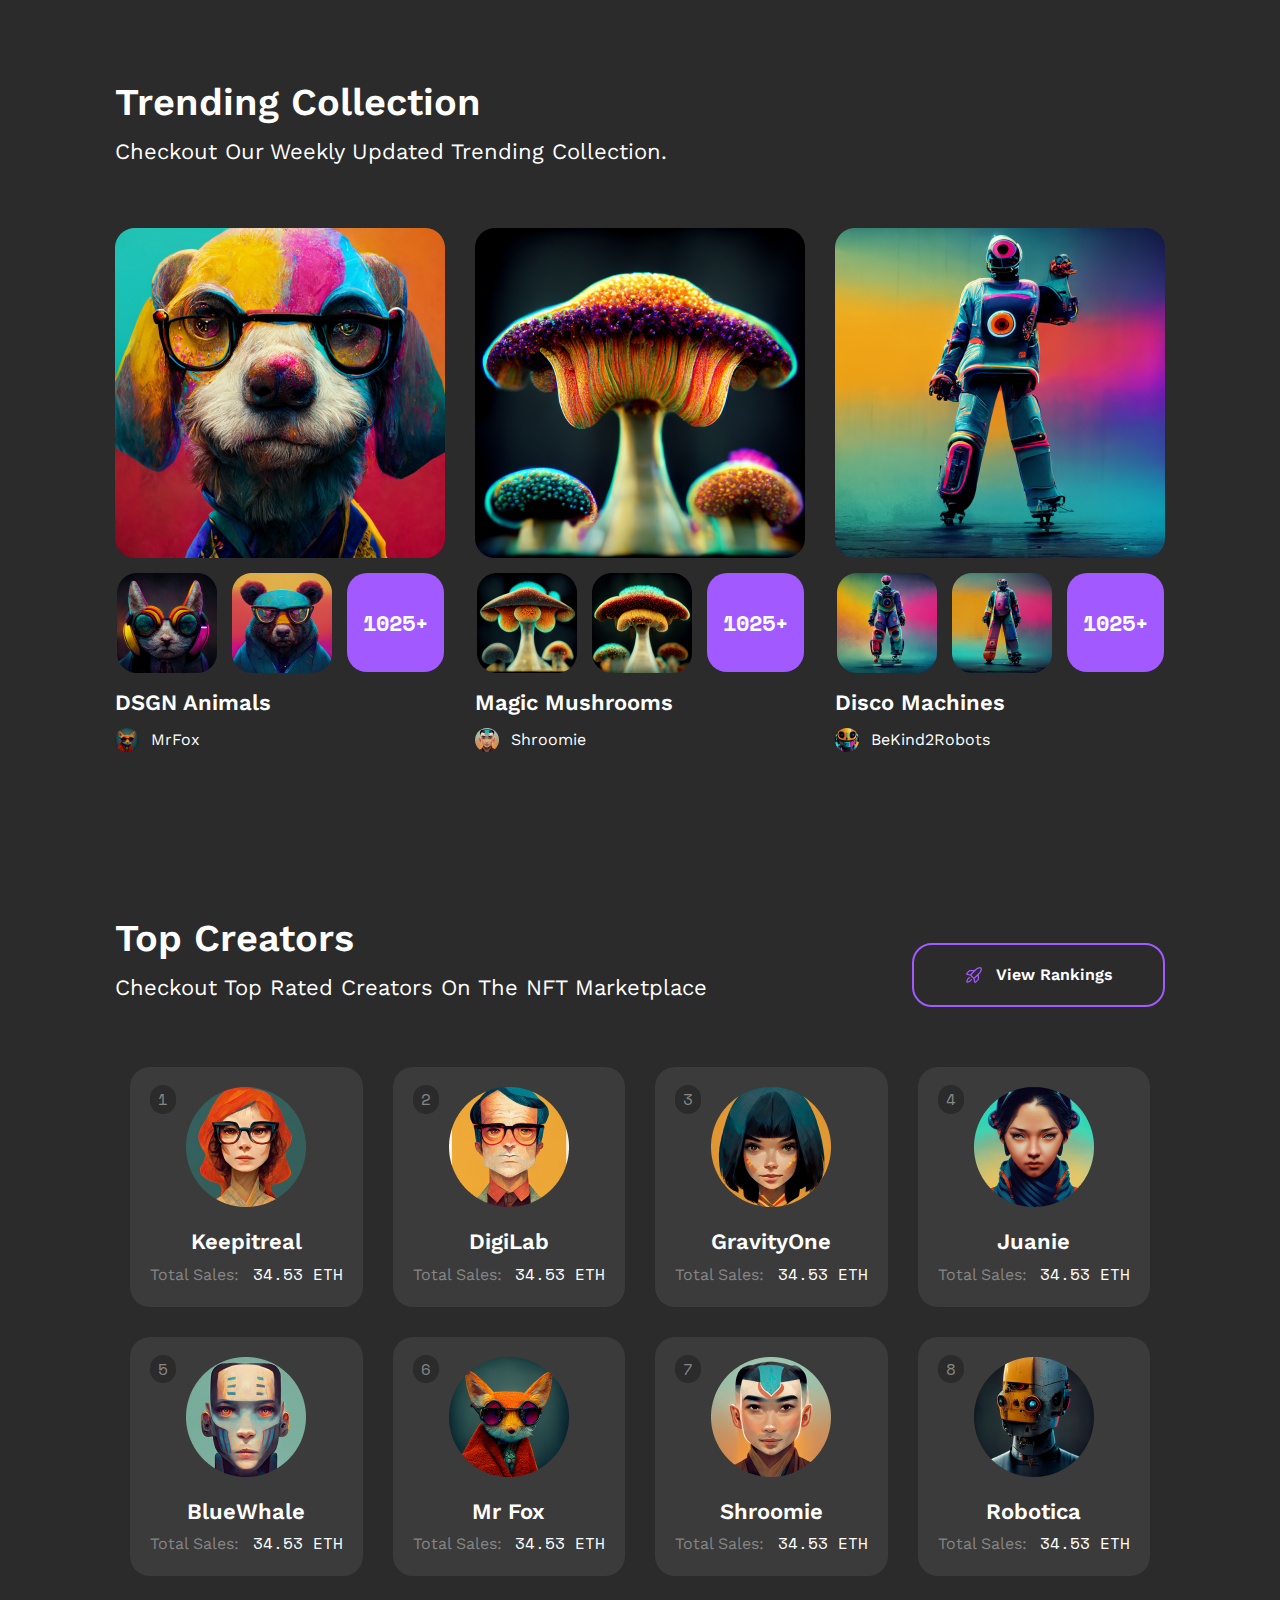
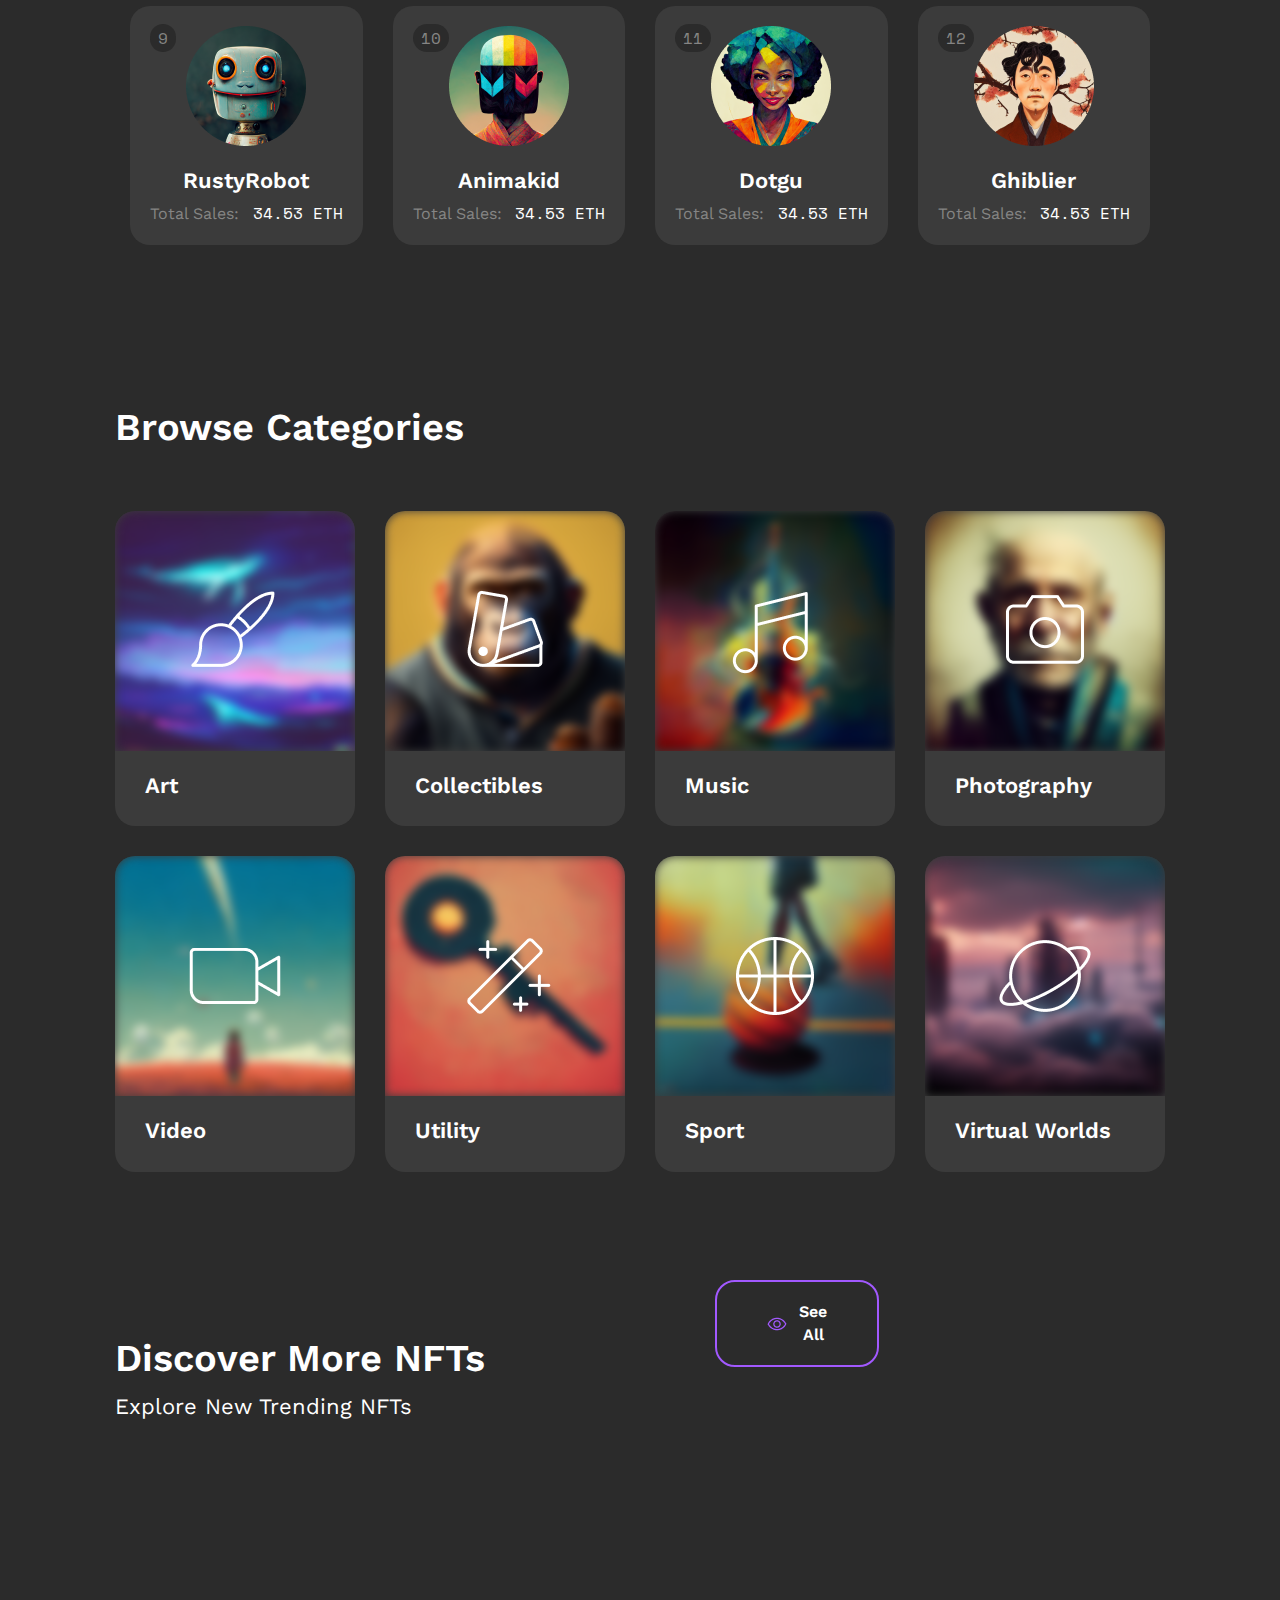
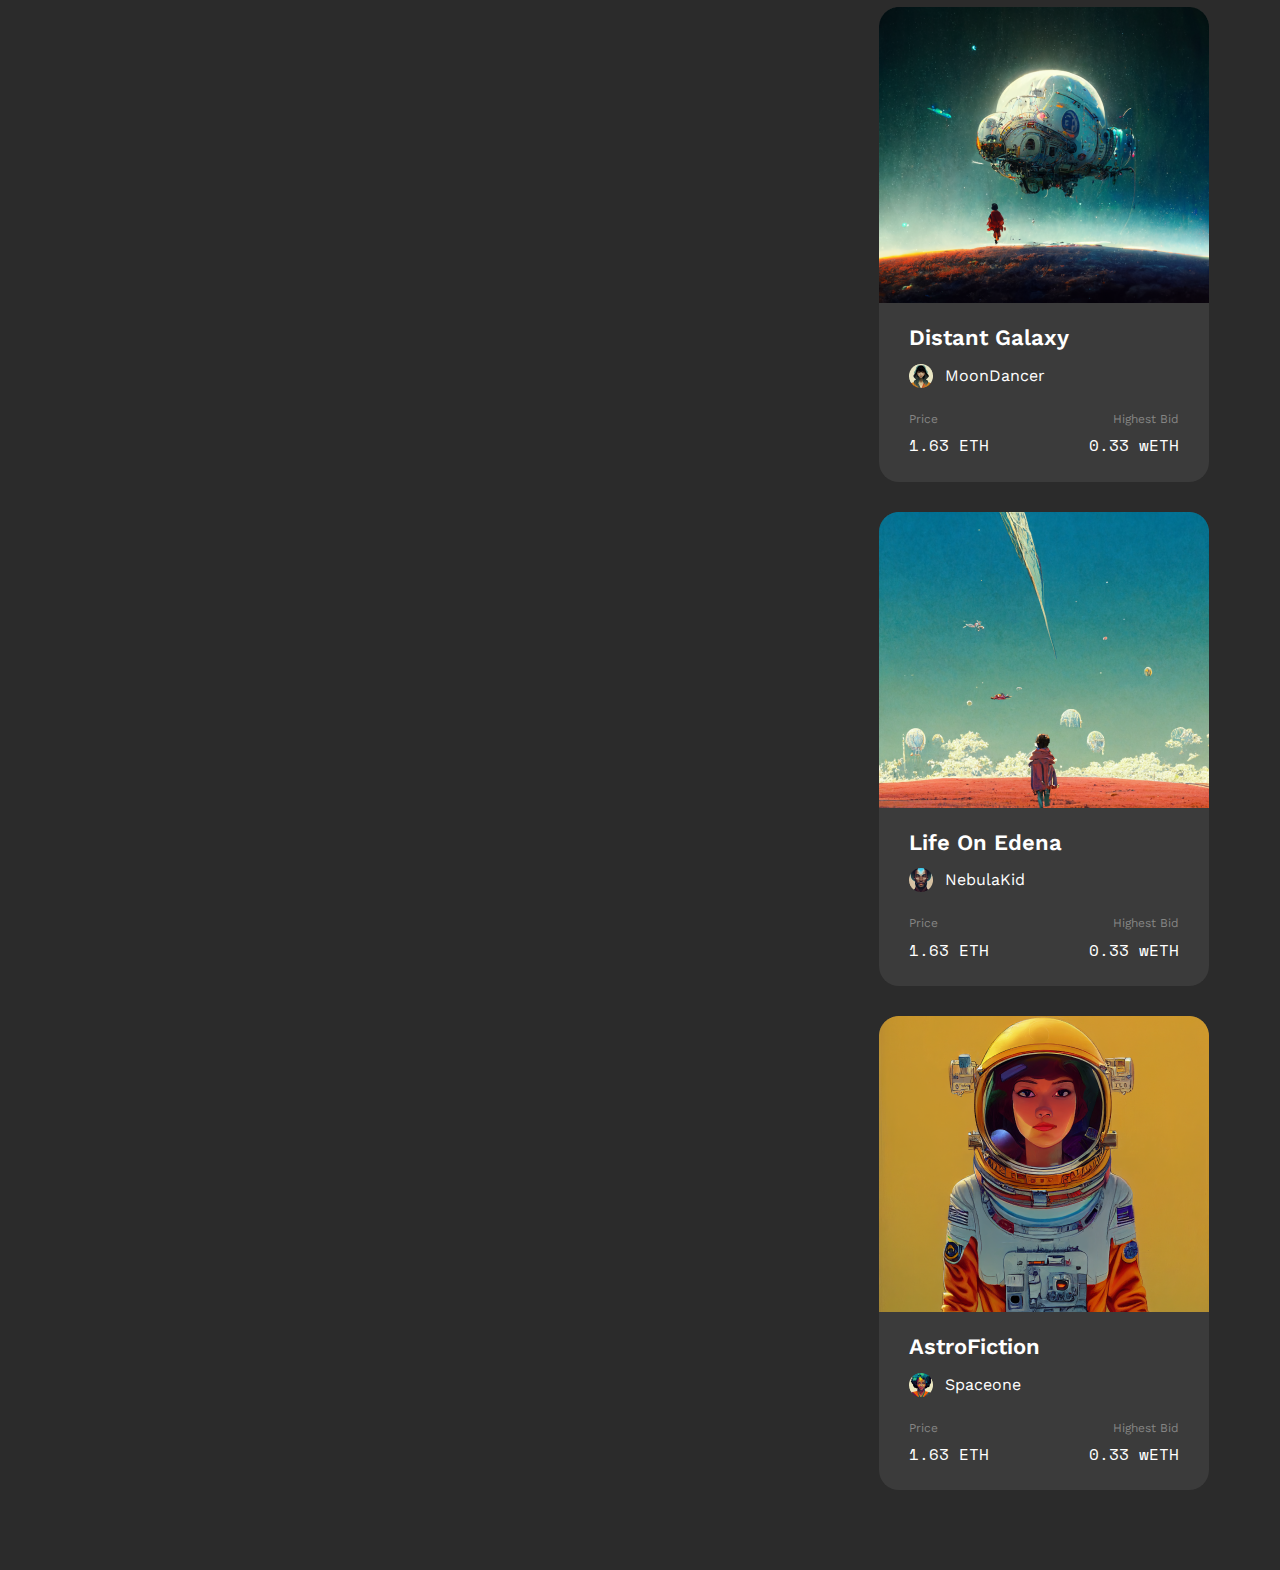
==== hw12/index.html @ 3b52707b "HW 12 was added" ====
<!DOCTYPE html>
<html lang="en">
  <head>
    <meta charset="UTF-8" />
    <meta name="viewport" content="width=device-width, initial-scale=1.0" />
    <link rel="stylesheet" href="./reset.css" />
    <link rel="stylesheet" href="./style.css" />
    <title>HW 12 NFT Marketplace</title>
    <script defer src="./script.js"></script>
  </head>
  <body>
    <div class="body__wrapper">
      <!-- <header class="header">
        <div class="container header__container">
          <nav class="nav open">
            <div class="logo nav__logo">
              <img
                src="./img/Storefront.png"
                alt="logo not found"
                class="footer__img"
              />
              <h5 class="logo__text heading-title-h5_transformed">
                NFT Marketplace
              </h5>
            </div>
            <div class="nav__burger-btn" id="nav__burger-btn">
              <span class="nav__burger-span"></span>
              <span class="nav__burger-span"></span>
              <span class="nav__burger-span"></span>
            </div>

            <div class="nav-links nav__nav-links">
              <ul class="nav-links__list" id="nav-links__list">
                <li class="nav-links__item">
                  <a class="nav-links__link" href="#">Marketplace</a>
                </li>
                <li class="nav-links__item">
                  <a class="nav-links__link" href="#">Rankings</a>
                </li>
                <li class="nav-links__item">
                  <a class="nav-links__link" href="#">Connect a wallet</a>
                </li>
                <li class="nav-links__item">
                  <div class="btn nav-links__button">
                    <button
                      class="btn__button btn__button_color btn__button_small"
                      type="button"
                    >
                      <img
                        src="./img/User.png"
                        alt="icon not found"
                        class="btn__icon"
                      />
                      <p class="btn__text">Sign Up</p>
                    </button>
                  </div>
                </li>
              </ul>
            </div>
          </nav>
          <div class="header__wrapper">
            <div class="main-info header__main-info">
              <h1 class="main-info__title heading-title-h1">
                Discover digital art & collect NFTs
              </h1>
              <p class="main-info__text main-text">
                NFT marketplace UI created with anima for figma. Collect, buy
                and sell art from more than 20k NFT artists.
              </p>
            </div>
            <div class="img-block header__img-blc">
              <img
                class="img-block__image"
                src="./img/spase.png"
                alt="img not found"
              />
              <div class="img-block__text-wrapper">
                <h5 class="main-info__title heading-title-h5">Space Walking</h5>
                <div class="authors-info">
                  <img
                    src="./img/animakid.png"
                    alt="logo not found"
                    class="authors-info__logo"
                  />
                  <p class="authors-info__text">Animakid</p>
                </div>
              </div>
            </div>
            <div class="header__numbers">
              <div class="btn header__button">
                <button class="btn__button btn__button_color" type="button">
                  <img
                    src="./img/RocketLaunch.png"
                    alt="icon not found"
                    class="btn__icon"
                  />
                  <p class="btn__text">Get Started</p>
                </button>
              </div>
              <ul class="main-numbers__list header__main-numbers">
                <li class="main-numbers__item">
                  <p class="main-numbers__sum">240k+</p>
                  <p class="main-numbers__meaning">Total Sale</p>
                </li>
                <li class="main-numbers__item">
                  <p class="main-numbers__sum">100k+</p>
                  <p class="main-numbers__meaning">Auctions</p>
                </li>
                <li class="main-numbers__item">
                  <p class="main-numbers__sum">240k+</p>
                  <p class="main-numbers__meaning">Artists</p>
                </li>
              </ul>
            </div>
          </div>
        </div>
      </header> -->
      <section class="section">
        <div class="container section__container">
          <div class="section__wrapper">
            <div class="section__trend">
              <h3 class="section__title heading-title-h3">
                Trending Collection
              </h3>
              <p class="section__text main-text">
                Checkout our weekly updated trending collection.
              </p>
              <ul class="section__card-list">
                <li class="section__card">
                  <div class="section_img-group">
                    <img
                      src="./img/raccoon.png"
                      alt="img not found"
                      class="section__img-large"
                    />
                    <img
                      src="./img/rabbit.png"
                      alt="img not found"
                      class="section_img-group__img"
                    />
                    <img
                      src="./img/bear.png"
                      alt="img not found"
                      class="section_img-group__img"
                    />
                    <a class="section_img-info" href="#">1025+</a>
                  </div>
                  <div class="authors section__authors">
                    <h5 class="authors__title heading-title-h5">
                      DSGN Animals
                    </h5>
                    <div class="authors-info">
                      <img
                        src="./img/MrFoks.png"
                        alt="logo not found"
                        class="authors-info__logo"
                      />
                      <p class="authors-info__text">MrFox</p>
                    </div>
                  </div>
                </li>
                <li class="section__card">
                  <div class="section_img-group">
                    <img
                      src="./img/mushroom-lg.png"
                      alt="img not found"
                      class="section__img-large"
                    />
                    <img
                      src="./img/mushroom-sm1.png"
                      alt="img not found"
                      class="section_img-group__img"
                    />
                    <img
                      src="./img/mushroom-sm2.png"
                      alt="img not found"
                      class="section_img-group__img"
                    />
                    <a class="section_img-info" href="#">1025+</a>
                  </div>
                  <div class="authors section__authors">
                    <h5 class="authors__title heading-title-h5">
                      Magic Mushrooms
                    </h5>
                    <div class="authors-info">
                      <img
                        src="./img/Shroomie.png"
                        alt="logo not found"
                        class="authors-info__logo"
                      />
                      <p class="authors-info__text">Shroomie</p>
                    </div>
                  </div>
                </li>
                <li class="section__card">
                  <div class="section_img-group">
                    <img
                      src="./img/robot-lg.png"
                      alt="img not found"
                      class="section__img-large"
                    />
                    <img
                      src="./img/robol-sm1.png"
                      alt="img not found"
                      class="section_img-group__img"
                    />
                    <img
                      src="./img/robot-sm2.png"
                      alt="img not found"
                      class="section_img-group__img"
                    />
                    <a class="section_img-info" href="#">1025+</a>
                  </div>
                  <div class="authors section__authors">
                    <h5 class="authors__title heading-title-h5">
                      Disco Machines
                    </h5>
                    <div class="authors-info">
                      <img
                        src="./img/BeKind2Robots.png"
                        alt="logo not found"
                        class="authors-info__logo"
                      />
                      <p class="authors-info__text">BeKind2Robots</p>
                    </div>
                  </div>
                </li>
              </ul>
            </div>
          </div>
        </div>
      </section>
      <section class="section">
        <div class="container section__container">
          <div class="section__wrapper">
            <div class="section__inner-creators">
              <div class="section__top-info_creators">
                <h3
                  class="section__title section__title_creators heading-title-h3"
                >
                  Top Creators
                </h3>
                <p class="section__text_creators main-text">
                  Checkout top rated creators on the NFT marketplace
                </p>
              </div>
              <div class="section__btn-wrapper section__btn-wrapper_creators">
                <div class="section__button section__button_creators btn">
                  <button
                    class="btn__button btn__button_creators btn__button_transparent"
                    type="button"
                  >
                    <img
                      src="./img/RocketLaunch-color.png"
                      alt="icon not found"
                      class="btn__icon"
                    />
                    <p class="btn__text">View Rankings</p>
                  </button>
                </div>
              </div>
              <ul class="section__creators-list creators-list">
                <li class="creators-list__item">
                  <span class="creators-list__number">1</span>
                  <img
                    src="./img/ava-Keepitreal.png"
                    alt="avatar not found"
                    class="creators-list__avatar"
                  />
                  <div class="creators-list__item-info">
                    <h5 class="creators-list__nickname heading-title-h5">
                      Keepitreal
                    </h5>
                    <div class="creators-list-total">
                      <span class="creators-list-total__key">Total Sales:</span>
                      <span class="creators-list-total__value">34.53 ETH</span>
                    </div>
                  </div>
                </li>
                <li class="creators-list__item">
                  <span class="creators-list__number">2</span>
                  <img
                    src="./img/ava-DigiLab.png"
                    alt="avatar not found"
                    class="creators-list__avatar"
                  />
                  <div class="creators-list__item-info">
                    <h5 class="creators-list__nickname heading-title-h5">
                      DigiLab
                    </h5>
                    <div class="creators-list-total">
                      <span class="creators-list-total__key">Total Sales:</span>
                      <span class="creators-list-total__value">34.53 ETH</span>
                    </div>
                  </div>
                </li>
                <li class="creators-list__item">
                  <span class="creators-list__number">3</span>
                  <img
                    src="./img/ava-GravityOne.png"
                    alt="avatar not found"
                    class="creators-list__avatar"
                  />
                  <div class="creators-list__item-info">
                    <h5 class="creators-list__nickname heading-title-h5">
                      GravityOne
                    </h5>
                    <div class="creators-list-total">
                      <span class="creators-list-total__key">Total Sales:</span>
                      <span class="creators-list-total__value">34.53 ETH</span>
                    </div>
                  </div>
                </li>
                <li class="creators-list__item">
                  <span class="creators-list__number">4</span>
                  <img
                    src="./img/ava-Juanie.png"
                    alt="avatar not found"
                    class="creators-list__avatar"
                  />
                  <div class="creators-list__item-info">
                    <h5 class="creators-list__nickname heading-title-h5">
                      Juanie
                    </h5>
                    <div class="creators-list-total">
                      <span class="creators-list-total__key">Total Sales:</span>
                      <span class="creators-list-total__value">34.53 ETH</span>
                    </div>
                  </div>
                </li>
                <li class="creators-list__item">
                  <span class="creators-list__number">5</span>
                  <img
                    src="./img/ava-BlueWhale.png"
                    alt="avatar not found"
                    class="creators-list__avatar"
                  />
                  <div class="creators-list__item-info">
                    <h5 class="creators-list__nickname heading-title-h5">
                      BlueWhale
                    </h5>
                    <div class="creators-list-total">
                      <span class="creators-list-total__key">Total Sales:</span>
                      <span class="creators-list-total__value">34.53 ETH</span>
                    </div>
                  </div>
                </li>
                <li class="creators-list__item">
                  <span class="creators-list__number">6</span>
                  <img
                    src="./img/ava-MrFox.png"
                    alt="avatar not found"
                    class="creators-list__avatar"
                  />
                  <div class="creators-list__item-info">
                    <h5 class="creators-list__nickname heading-title-h5">
                      Mr Fox
                    </h5>
                    <div class="creators-list-total">
                      <span class="creators-list-total__key">Total Sales:</span>
                      <span class="creators-list-total__value">34.53 ETH</span>
                    </div>
                  </div>
                </li>
                <li class="creators-list__item">
                  <span class="creators-list__number">7</span>
                  <img
                    src="./img/ava-Shroomie.png"
                    alt="avatar not found"
                    class="creators-list__avatar"
                  />
                  <div class="creators-list__item-info">
                    <h5 class="creators-list__nickname heading-title-h5">
                      Shroomie
                    </h5>
                    <div class="creators-list-total">
                      <span class="creators-list-total__key">Total Sales:</span>
                      <span class="creators-list-total__value">34.53 ETH</span>
                    </div>
                  </div>
                </li>
                <li class="creators-list__item">
                  <span class="creators-list__number">8</span>
                  <img
                    src="./img/ava-robotica.png"
                    alt="avatar not found"
                    class="creators-list__avatar"
                  />
                  <div class="creators-list__item-info">
                    <h5 class="creators-list__nickname heading-title-h5">
                      Robotica
                    </h5>
                    <div class="creators-list-total">
                      <span class="creators-list-total__key">Total Sales:</span>
                      <span class="creators-list-total__value">34.53 ETH</span>
                    </div>
                  </div>
                </li>
                <li class="creators-list__item">
                  <span class="creators-list__number">9</span>
                  <img
                    src="./img/ava-RustyRobot.png"
                    alt="avatar not found"
                    class="creators-list__avatar"
                  />
                  <div class="creators-list__item-info">
                    <h5 class="creators-list__nickname heading-title-h5">
                      RustyRobot
                    </h5>
                    <div class="creators-list-total">
                      <span class="creators-list-total__key">Total Sales:</span>
                      <span class="creators-list-total__value">34.53 ETH</span>
                    </div>
                  </div>
                </li>
                <li class="creators-list__item">
                  <span class="creators-list__number">10</span>
                  <img
                    src="./img/ava-Animakid.png"
                    alt="avatar not found"
                    class="creators-list__avatar"
                  />
                  <div class="creators-list__item-info">
                    <h5 class="creators-list__nickname heading-title-h5">
                      Animakid
                    </h5>
                    <div class="creators-list-total">
                      <span class="creators-list-total__key">Total Sales:</span>
                      <span class="creators-list-total__value">34.53 ETH</span>
                    </div>
                  </div>
                </li>
                <li class="creators-list__item">
                  <span class="creators-list__number">11</span>
                  <img
                    src="./img/ava-Dotgu.png"
                    alt="avatar not found"
                    class="creators-list__avatar"
                  />
                  <div class="creators-list__item-info">
                    <h5 class="creators-list__nickname heading-title-h5">
                      Dotgu
                    </h5>
                    <div class="creators-list-total">
                      <span class="creators-list-total__key">Total Sales:</span>
                      <span class="creators-list-total__value">34.53 ETH</span>
                    </div>
                  </div>
                </li>
                <li class="creators-list__item">
                  <span class="creators-list__number">12</span>
                  <img
                    src="./img/ava-Ghiblier.png"
                    alt="avatar not found"
                    class="creators-list__avatar"
                  />
                  <div class="creators-list__item-info">
                    <h5 class="creators-list__nickname heading-title-h5">
                      Ghiblier
                    </h5>
                    <div class="creators-list-total">
                      <span class="creators-list-total__key">Total Sales:</span>
                      <span class="creators-list-total__value">34.53 ETH</span>
                    </div>
                  </div>
                </li>
              </ul>
            </div>
          </div>
        </div>
      </section>
      <section class="section">
        <div class="container section__container">
          <div class="section__wrapper">
            <div class="categories section__categories">
              <h3 class="categories__title heading-title-h3">
                Browse Categories
              </h3>
              <ul class="categories__list">
                <li class="categories-list__item">
                  <div class="categories-list__img-area">
                    <img
                      src="./img/category-whale.png"
                      alt="img not found"
                      class="categories-list__img-main"
                    />
                    <img
                      src="./img/icon-PaintBrush.png"
                      alt="img not found"
                      class="categories-list__img-icon"
                    />
                  </div>
                  <div class="categories-list__header">
                    <h5 class="categories-list__title heading-title-h5">Art</h5>
                  </div>
                </li>
                <li class="categories-list__item">
                  <div class="categories-list__img-area">
                    <img
                      src="./img/category-monkey.png"
                      alt="img not found"
                      class="categories-list__img-main"
                    />
                    <img
                      src="./img/icon-Swatches.png"
                      alt="img not found"
                      class="categories-list__img-icon"
                    />
                  </div>
                  <div class="categories-list__header">
                    <h5 class="categories-list__title heading-title-h5">
                      Collectibles
                    </h5>
                  </div>
                </li>
                <li class="categories-list__item">
                  <div class="categories-list__img-area">
                    <img
                      src="./img/category-guitar.png"
                      alt="img not found"
                      class="categories-list__img-main"
                    />
                    <img
                      src="./img/icon-MusicNotes.png"
                      alt="img not found"
                      class="categories-list__img-icon"
                    />
                  </div>
                  <div class="categories-list__header">
                    <h5 class="categories-list__title heading-title-h5">
                      Music
                    </h5>
                  </div>
                </li>
                <li class="categories-list__item">
                  <div class="categories-list__img-area">
                    <img
                      src="./img/category-man.png"
                      alt="img not found"
                      class="categories-list__img-main"
                    />
                    <img
                      src="./img/icon-Camera.png"
                      alt="img not found"
                      class="categories-list__img-icon"
                    />
                  </div>
                  <div class="categories-list__header">
                    <h5 class="categories-list__title heading-title-h5">
                      Photography
                    </h5>
                  </div>
                </li>
                <li class="categories-list__item">
                  <div class="categories-list__img-area">
                    <img
                      src="./img/category-prince.png"
                      alt="img not found"
                      class="categories-list__img-main"
                    />
                    <img
                      src="./img/icon-VideoCamera.png"
                      alt="img not found"
                      class="categories-list__img-icon"
                    />
                  </div>
                  <div class="categories-list__header">
                    <h5 class="categories-list__title heading-title-h5">
                      Video
                    </h5>
                  </div>
                </li>
                <li class="categories-list__item">
                  <div class="categories-list__img-area">
                    <img
                      src="./img/category-key.png"
                      alt="img not found"
                      class="categories-list__img-main"
                    />
                    <img
                      src="./img/icon-MagicWand.png"
                      alt="img not found"
                      class="categories-list__img-icon"
                    />
                  </div>
                  <div class="categories-list__header">
                    <h5 class="categories-list__title heading-title-h5">
                      Utility
                    </h5>
                  </div>
                </li>
                <li class="categories-list__item">
                  <div class="categories-list__img-area">
                    <img
                      src="./img/category-ball.png"
                      alt="img not found"
                      class="categories-list__img-main"
                    />
                    <img
                      src="./img/icon-Basketball.png"
                      alt="img not found"
                      class="categories-list__img-icon"
                    />
                  </div>
                  <div class="categories-list__header">
                    <h5 class="categories-list__title heading-title-h5">
                      Sport
                    </h5>
                  </div>
                </li>
                <li class="categories-list__item">
                  <div class="categories-list__img-area">
                    <img
                      src="./img/category-city.png"
                      alt="img not found"
                      class="categories-list__img-main"
                    />
                    <img
                      src="./img/icon-Planet.png"
                      alt="img not found"
                      class="categories-list__img-icon"
                    />
                  </div>
                  <div class="categories-list__header">
                    <h5 class="categories-list__title heading-title-h5">
                      Virtual Worlds
                    </h5>
                  </div>
                </li>
              </ul>
            </div>
          </div>
        </div>
      </section>
      <section class="section">
        <div class="container section__container">
          <div class="section__wrapper">
            <div class="section__inner-authors">
              <div class="section__top-info section__top-info_authors">
                <h3 class="section__title heading-title-h3">
                  Discover more NFTs
                </h3>
                <p class="section__text section__text_authors main-text">
                  Explore new trending NFTs
                </p>
              </div>
              <div class="section__btn-wrapper section__btn-wrapper_authors">
                <div class="section__button btn">
                  <button
                    class="btn__button btn__button_transparent"
                    type="button"
                  >
                    <img
                      src="./img/Eye.png"
                      alt="icon not found"
                      class="btn__icon"
                    />
                    <p class="btn__text">See All</p>
                  </button>
                </div>
              </div>
              <div class="cards section__cards">
                <ul class="cards__list">
                  <li class="cards__item">
                    <img
                      src="./img/spaseship.png"
                      alt="img not found"
                      class="cards__img"
                    />
                    <div class="cards__info">
                      <div class="cards__authors authors">
                        <h5 class="authors__title heading-title-h5">
                          Distant Galaxy
                        </h5>
                        <div class="authors-info authors-info_cards">
                          <img
                            src="./img/MoonDancer.png"
                            alt="logo not found"
                            class="authors-info__logo"
                          />
                          <p class="authors-info__text">MoonDancer</p>
                        </div>
                      </div>
                      <div class="cards__values">
                        <div class="cards__price">
                          <p class="cards__key">Price</p>
                          <p class="cards__big">1.63 ETH</p>
                        </div>
                        <div class="cards__hbig">
                          <p class="cards__key">Highest Bid</p>
                          <p class="cards__big">0.33 wETH</p>
                        </div>
                      </div>
                    </div>
                  </li>
                  <li class="cards__item">
                    <img
                      src="./img/LifeOnEdena.png"
                      alt="img not found"
                      class="cards__img"
                    />
                    <div class="cards__info">
                      <div class="cards__authors authors">
                        <h5 class="authors__title heading-title-h5">
                          Life On Edena
                        </h5>
                        <div class="authors-info authors-info_cards">
                          <img
                            src="./img/NebulaKid.png"
                            alt="logo not found"
                            class="authors-info__logo"
                          />
                          <p class="authors-info__text">NebulaKid</p>
                        </div>
                      </div>
                      <div class="cards__values">
                        <div class="cards__price">
                          <p class="cards__key">Price</p>
                          <p class="cards__big">1.63 ETH</p>
                        </div>
                        <div class="cards__hbig">
                          <p class="cards__key">Highest Bid</p>
                          <p class="cards__big">0.33 wETH</p>
                        </div>
                      </div>
                    </div>
                  </li>
                  <li class="cards__item">
                    <img
                      src="./img/AstroFiction.png"
                      alt="img not found"
                      class="cards__img"
                    />
                    <div class="cards__info">
                      <div class="cards__authors authors">
                        <h5 class="authors__title heading-title-h5">
                          AstroFiction
                        </h5>
                        <div class="authors-info authors-info_cards">
                          <img
                            src="./img/Spaceone.png"
                            alt="logo not found"
                            class="authors-info__logo"
                          />
                          <p class="authors-info__text">Spaceone</p>
                        </div>
                      </div>
                      <div class="cards__values">
                        <div class="cards__price">
                          <p class="cards__key">Price</p>
                          <p class="cards__big">1.63 ETH</p>
                        </div>
                        <div class="cards__hbig">
                          <p class="cards__key">Highest Bid</p>
                          <p class="cards__big">0.33 wETH</p>
                        </div>
                      </div>
                    </div>
                  </li>
                </ul>
              </div>
            </div>
          </div>
        </div>
      </section>
      <!-- <section class="section">
        <div class="container section__container">
          <div class="section-mushrooms">
            <div class="section-mushrooms__overlay">
              <div class="section-mushrooms__wrapper">
                <div class="authors section-mushrooms__authors-info">
                  <div class="authors-info">
                    <img
                      src="./img/Shroomie.png"
                      alt="logo not found"
                      class="authors-info__logo"
                    />
                    <p class="authors-info__text">Shroomie</p>
                  </div>
                </div>
                <h2 class="section-mushrooms__title heading-title-h2">
                  Magic Mashrooms
                </h2>
                <div class="btn section-mushrooms__btn">
                  <button class="btn__button btn__button_white" type="button">
                    <img
                      src="./img/Eye.png"
                      alt="icon not found"
                      class="btn__icon"
                    />
                    <p class="btn__text btn__text_color">See NFT</p>
                  </button>
                </div>
                <div class="timetracker section-mushrooms__timetracker">
                  <p class="timetracker__text">Auction ends in:</p>
                  <h3 class="timetracker__time heading-title-h3">
                    59 : 59 : 59
                  </h3>
                  <div class="timetracker__subscription">
                    <p class="timetracker__text">Hours</p>
                    <p class="timetracker__text">Minutes</p>
                    <p class="timetracker__text">Seconds</p>
                  </div>
                </div>
              </div>
            </div>
          </div>
        </div>
      </section>
      <section class="section">
        <div class="container section__container">
          <div class="section__wrapper">
            <div class="section__info">
              <h3 class="section__title heading-title-h3">How it works</h3>
              <p class="section__text main-text">Find out how to get started</p>
            </div>
            <div class="cards section__cards">
              <ul class="cards__list">
                <li class="cards__item cards__item_center">
                  <img
                    src="./img/card1.png"
                    alt="img not found"
                    class="cards__img"
                  />
                  <div class="cards__info">
                    <h5 class="cards__header heading-title-h5">
                      Setup Your wallet
                    </h5>
                    <p class="cards__text small__text">
                      Set up your wallet of choice. Connect it to the Animarket
                      by clicking the wallet icon in the top right corner.
                    </p>
                  </div>
                </li>
                <li class="cards__item cards__item_center">
                  <img
                    src="./img/card2.png"
                    alt="img not found"
                    class="cards__img"
                  />
                  <div class="cards__info">
                    <h5 class="cards__header heading-title-h5">
                      Create Collection
                    </h5>
                    <p class="cards__text small__text">
                      Upload your work and setup your collection. Add a
                      description, social links and floor price.
                    </p>
                  </div>
                </li>
                <li class="cards__item cards__item_center">
                  <img
                    src="./img/card3.png"
                    alt="img not found"
                    class="cards__img"
                  />
                  <div class="cards__info">
                    <h5 class="cards__header heading-title-h5">
                      Start Earning
                    </h5>
                    <p class="cards__text small__text">
                      Choose between auctions and fixed-price listings. Start
                      earning by selling your NFTs or trading others.
                    </p>
                  </div>
                </li>
              </ul>
            </div>
          </div>
        </div>
      </section>
      <section class="section">
        <div class="container section__container">
          <div class="section__wrapper">
            <div class="section__digest">
              <img
                src="./img/cosmonaut.png"
                alt="img not found"
                class="section__img"
              />
              <div class="section__info">
                <h3 class="section__title heading-title-h3">
                  Join our weekly digest
                </h3>
                <p class="section__text_digest main-text">
                  Get exclusive promotions & updates straight to your inbox.
                </p>
                <div
                  class="subscription-container section__subscription-container"
                >
                  <input
                    type="email"
                    placeholder="Enter your email here"
                    class="subscription-container__email-input"
                  />
                  <div class="btn subscription-container__btn">
                    <button class="btn__button btn__button_color" type="submit">
                      <img
                        src="./img/letter.png"
                        alt="icon not found"
                        class="btn__icon"
                      />
                      <p class="btn__text">Subscribe</p>
                    </button>
                  </div>
                </div>
              </div>
            </div>
          </div>
        </div>
      </section>
      <footer class="footer">
        <div class="container footer__container">
          <div class="footer__wrapper">
            <div class="footer__inner">
              <div class="footer__main-info">
                <div class="logo footer__logo">
                  <img
                    src="./img/Storefront.png"
                    alt="logo not found"
                    class="footer__img"
                  />
                  <h5 class="logo__text heading-title-h5_transformed">
                    NFT Marketplace
                  </h5>
                </div>
                <p class="footer__text small__text_footer">
                  NFT marketplace UI created with Anima for Figma.
                </p>
                <p class="footer__text_last small__text_footer">
                  Join our community
                </p>
                <div class="media-btns footer__media-btns">
                  <ul class="media-btns__list">
                    <li class="media-btns__item">
                      <a class="media-btns__link" href="#">
                        <img
                          class="media-btns__img"
                          src="./img/DiscordLogo.png"
                          alt="img not found"
                        />
                      </a>
                    </li>
                    <li class="media-btns__item">
                      <a class="media-btns__link" href="#">
                        <img
                          class="media-btns__img"
                          src="./img/YoutubeLogo.png"
                          alt="img not found"
                        />
                      </a>
                    </li>
                    <li class="media-btns__item">
                      <a class="media-btns__link" href="#">
                        <img
                          class="media-btns__img"
                          src="./img/TwitterLogo.png"
                          alt="img not found"
                        />
                      </a>
                    </li>
                    <li class="media-btns__item">
                      <a class="media-btns__link" href="#">
                        <img
                          class="media-btns__img"
                          src="./img/InstagramLogo.png"
                          alt="img not found"
                        />
                      </a>
                    </li>
                  </ul>
                </div>
              </div>
              <div class="footer__main-links">
                <h5 class="footer__title heading-title-h5_transformed">
                  Explore
                </h5>
                <ul class="footer-nav-links__list">
                  <li class="footer-nav-links-item">
                    <a
                      href="#"
                      class="footer-nav-links__link small__text_footer"
                      >Marketplace</a
                    >
                  </li>
                  <li class="footer-nav-links-item">
                    <a
                      href="#"
                      class="footer-nav-links__link small__text_footer"
                      >Rankings</a
                    >
                  </li>
                  <li class="footer-nav-links-item">
                    <a
                      href="#"
                      class="footer-nav-links__link small__text_footer"
                      >Connect a wallet</a
                    >
                  </li>
                </ul>
              </div>
              <div class="footer__subscription">
                <div class="footer__subscription-info">
                  <h5 class="footer__title heading-title-h5_transformed">
                    Join our weekly digest
                  </h5>
                  <p class="footer__text_last small__text_footer">
                    Get exclusive promotions & updates straight to your inbox.
                  </p>
                </div>
                <div
                  class="subscription-container footer__subscription-container"
                >
                  <input
                    type="email"
                    placeholder="Enter your email here"
                    class="subscription-container__email-input"
                  />
                  <div class="btn subscription-container__btn">
                    <button class="btn__button btn__button_color" type="submit">
                      <img
                        src="./img/letter.png"
                        alt="icon not found"
                        class="btn__icon"
                      />
                      <p class="btn__text">Subscribe</p>
                    </button>
                  </div>
                </div>
              </div>
            </div>
            <p class="footer__text_rights small__text_footer">
              Ⓒ NFT Market. Use this template freely.
            </p>
          </div>
        </div>
      </footer> -->
    </div>
  </body>
</html>
---- hw12/style.css ----
@import url("https://fonts.googleapis.com/css2?family=Work+Sans:ital,wght@0,100;0,200;0,300;0,400;0,500;0,600;0,700;0,800;0,900;1,100;1,200;1,300;1,400;1,500;1,600;1,700;1,800;1,900&display=swap");
@import url("https://fonts.googleapis.com/css2?family=Space+Mono:ital,wght@0,400;0,700;1,400;1,700&display=swap");
.heading-title-h1 {
  color: #FFFFFF;
  font-family: "Work Sans", sans-serif;
  font-size: 67px;
  font-weight: 600;
  line-height: 73.7px;
  text-transform: capitalize;
}

@media screen and (max-width: 1130px) {
  .heading-title-h1 {
    font-size: 58px;
    line-height: 62px;
  }
}
@media screen and (max-width: 1000px) {
  .heading-title-h1 {
    font-size: 48px;
    line-height: 62px;
  }
}
@media screen and (max-width: 900px) {
  .heading-title-h1 {
    font-size: 48px;
    line-height: 45.6px;
  }
}
@media screen and (max-width: 800px) {
  .heading-title-h1 {
    font-size: 38px;
  }
}
.heading-title-h2 {
  color: #FFFFFF;
  font-family: "Work Sans", sans-serif;
  font-size: 51px;
  font-weight: 600;
  line-height: 56.1px;
  text-transform: capitalize;
}

.heading-title-h3 {
  color: #FFFFFF;
  font-family: "Work Sans", sans-serif;
  font-size: 38px;
  font-weight: 600;
  line-height: 45.6px;
  text-transform: capitalize;
}

@media screen and (max-width: 850px) {
  .heading-title-h3 {
    font-size: 34px;
    line-height: 42.6px;
  }
}
@media screen and (max-width: 754px) {
  .heading-title-h3 {
    font-size: 28px;
    line-height: 39.2px;
  }
}
.heading-title-h4 {
  color: #FFFFFF;
  font-family: "Work Sans", sans-serif;
  font-size: 28px;
  font-weight: 600;
  line-height: 39.2px;
  text-transform: capitalize;
}

.heading-title-h5 {
  color: #FFFFFF;
  font-family: "Work Sans", sans-serif;
  font-size: 22px;
  font-weight: 600;
  line-height: 30.8px;
  text-transform: capitalize;
}

@media screen and (max-width: 930px) {
  .heading-title-h5 {
    font-size: 16px;
    line-height: 22.4px;
  }
}
.heading-title-h5_transformed {
  color: #FFFFFF;
  font-family: "Space Mono", monospace;
  font-size: 22px;
  font-weight: 700;
  line-height: 35.2px;
  text-transform: capitalize;
}

@media screen and (max-width: 1000px) {
  .heading-title-h5_transformed {
    font-size: 18px;
  }
}
.main-text {
  color: #FFFFFF;
  font-family: "Work Sans", sans-serif;
  font-size: 22px;
  font-weight: 400;
  line-height: 32px;
  text-transform: capitalize;
}

@media screen and (max-width: 1040px) {
  .main-text {
    font-size: 20px;
  }
}
@media screen and (max-width: 850px) {
  .main-text {
    font-size: 16px;
    line-height: 22.4px;
  }
}
@media screen and (max-width: 754px) {
  .main-text {
    font-size: 16px;
    line-height: 22.4px;
  }
}
.small__text {
  color: #FFFFFF;
  font-family: "Work Sans", sans-serif;
  font-size: 16px;
  font-weight: 400;
  line-height: 22.4px;
  text-transform: capitalize;
}

.small__text_footer {
  color: #CCCCCC;
  font-family: "Work Sans", sans-serif;
  font-size: 16px;
  font-weight: 400;
  line-height: 22.4px;
  text-transform: capitalize;
}

.body__wrapper {
  width: 100%;
  overflow: hidden;
  position: relative;
}

.container {
  max-width: 1200px;
  margin: 0 auto;
  padding: 0 10px;
}

.nav {
  background-color: #2B2B2B;
  display: flex;
  justify-content: space-between;
  padding: 20px 0;
  position: relative;
}

.logo {
  display: flex;
  -moz-column-gap: 12px;
       column-gap: 12px;
  align-items: center;
}

.nav-links__list {
  display: flex;
  -moz-column-gap: 2px;
       column-gap: 2px;
  align-items: center;
}

.nav__burger-btn {
  width: 40px;
  height: 40px;
  border: none;
  background-color: transparent;
  margin-right: 15px;
  position: relative;
  display: none;
  align-self: center;
}

@media screen and (max-width: 900px) {
  .nav__burger-btn {
    display: block;
    z-index: 5;
  }
  .nav__burger-span {
    position: absolute;
    display: block;
    width: 15.75px;
    height: 1.5px;
    background-color: #FFFFFF;
    top: 20px;
    left: 5px;
    transition: background-color 0.2s, opacity 0.25s, transform 0.5s;
    will-change: transform;
  }
  .nav__burger-btn span:nth-child(1) {
    transform: translateY(-10px);
  }
  .nav__burger-btn span:nth-child(2) {
    width: 21px;
  }
  .nav__burger-btn span:nth-child(3) {
    transform: translateY(10px);
  }
  .nav.open .nav__burger-btn span:nth-child(1) {
    transform: translateY(0) rotate(45deg);
    width: 21px;
  }
  .nav.open .nav__burger-btn span:nth-child(2) {
    opacity: 0;
  }
  .nav.open .nav__burger-btn span:nth-child(3) {
    transform: translateY(0) rotate(-45deg);
    width: 21px;
  }
  .nav-links {
    width: 300px;
    position: absolute;
    top: 0;
    right: -300px;
    background: #3B3B3B;
    padding: 70px 20px 20px 20px;
    margin-right: -11px;
    visibility: hidden;
    transition: transform 0.5s, visibility 0.2s;
  }
  .nav-links__list {
    display: block;
  }
  .nav-links__link {
    display: block;
    padding: 15px 0;
  }
  .nav.open .nav-links {
    transform: translateX(-100%);
    visibility: visible;
  }
  .nav-links__button {
    margin-top: 10px;
  }
}
@media screen and (max-width: 750px) {
  .nav-links {
    max-width: 250;
    padding: 50px 15px 20px 15px;
  }
}
.nav-links__link {
  color: #FFFFFF;
  font-family: "Work Sans", sans-serif;
  font-size: 16px;
  font-weight: 600;
  line-height: 22.4px;
  padding: 12px 20px;
}

@media screen and (max-width: 734px) {
  .nav-links__link {
    font-size: 16px;
    padding: 8px 16px;
  }
}
.header {
  background-color: #2B2B2B;
}

.header__wrapper {
  display: grid;
  padding: 80px 65px;
  -moz-column-gap: 30px;
       column-gap: 30px;
  justify-content: space-between;
  grid-template-columns: 1fr 510px;
  grid-template-rows: 380px 1fr;
  grid-template-areas: "header__main-info header__img-blc" "header__numbers header__img-blc";
}

@media screen and (max-width: 1100px) {
  .header__wrapper {
    padding: 70px 35px;
    grid-template-columns: 1fr 420px;
    grid-template-rows: 340px 1fr;
  }
}
@media screen and (max-width: 900px) {
  .header__wrapper {
    padding: 60px 30px;
    grid-template-columns: 1fr 370px;
    grid-template-rows: 330px 1fr;
  }
}
@media screen and (max-width: 870px) {
  .header__wrapper {
    grid-template-columns: 1fr 350px;
  }
}
@media screen and (max-width: 800px) {
  .header__wrapper {
    padding: 50px 28px;
    grid-template-rows: 300px 1fr;
  }
}
@media screen and (max-width: 734px) {
  .header__wrapper {
    -moz-column-gap: 30px;
         column-gap: 30px;
    padding: 40px 22px;
    grid-template-columns: 1fr 330px;
    grid-template-rows: 240px 1fr;
  }
}
@media screen and (max-width: 670px) {
  .header__wrapper {
    -moz-column-gap: 30px;
         column-gap: 30px;
    padding: 40px 22px;
    row-gap: 40px;
    justify-content: center;
    grid-template-columns: auto;
    grid-template-rows: repeat(3, auto);
    grid-template-areas: "header__main-info" "header__img-blc" "header__numbers";
  }
}
.header__main-info {
  grid-area: header__main-info;
}

.header__numbers {
  grid-area: header__numbers;
}

.main-info__title {
  padding-right: 20px;
  margin-bottom: 10px;
  text-transform: capitalize;
}

@media screen and (max-width: 1000px) {
  .main-info__title {
    padding-right: 0;
  }
}
.header__img-blc {
  max-width: 510px;
  background-color: #3B3B3B;
  border-radius: 20px;
  grid-area: header__img-blc;
}

@media screen and (max-width: 1000px) {
  .header__img-blc {
    max-width: 420px;
  }
}
@media screen and (max-width: 900px) {
  .header__img-blc {
    max-width: 385px;
  }
}
@media screen and (max-width: 870px) {
  .header__img-blc {
    max-width: 340px;
  }
}
@media screen and (max-width: 734px) {
  .header__img-blc {
    max-width: 330px;
  }
}
@media screen and (max-width: 670px) {
  .header__img-blc {
    margin: 0 auto;
  }
}
.img-block__image {
  max-width: 100%;
}

.img-block__text-wrapper {
  padding: 22px 20px;
}

.img-block__text {
  color: #FFFFFF;
  font-family: "Work Sans", sans-serif;
  font-size: 16px;
  font-weight: 400;
  line-height: 22.4px;
}

.authors__title {
  margin-bottom: 10px;
  text-transform: capitalize;
}

.authors-info {
  display: flex;
  align-items: center;
  -moz-column-gap: 12px;
       column-gap: 12px;
}

.authors-info_cards {
  margin-bottom: 25px;
}

.authors-info__text {
  color: #FFFFFF;
  font-family: "Work Sans", sans-serif;
  font-weight: 400;
  font-size: 16px;
  line-height: 22.4px;
}

.header__button {
  margin-bottom: 30px;
  display: block;
}

@media screen and (max-width: 670px) {
  .header__button {
    display: flex;
    justify-content: center;
  }
}
.btn__button {
  padding: 19px 50px;
  display: flex;
  align-items: center;
  -moz-column-gap: 12px;
       column-gap: 12px;
  border-radius: 20px;
  background-color: transparent;
}

@media screen and (max-width: 660px) {
  .btn__button_creators {
    max-width: -moz-fit-content;
    max-width: fit-content;
  }
}
.btn__button_small {
  padding: 19px 30px;
}

@media screen and (max-width: 734px) {
  .btn__button_small {
    padding: 12px 24px;
  }
}
.btn__button_color {
  background-color: #A259FF;
}

.btn__button_transparent {
  border: 2px solid #A259FF;
}

.btn__button_white {
  background-color: #FFFFFF;
}

.btn__text {
  color: #FFFFFF;
  font-family: "Work Sans", sans-serif;
  font-size: 16px;
  font-weight: 600;
  line-height: 22.4px;
}

.btn__text_color {
  color: #2B2B2B;
}

.main-numbers__list {
  display: flex;
  justify-content: space-between;
}

.main-numbers__sum {
  color: #FFFFFF;
  font-family: "Space Mono", monospace;
  font-size: 28px;
  font-weight: 700;
  line-height: 39.2px;
}

@media screen and (max-width: 734px) {
  .main-numbers__sum {
    font-size: 22px;
    line-height: 30.8px;
  }
}
.main-numbers__meaning {
  color: #FFFFFF;
  font-family: "Work Sans", sans-serif;
  font-size: 22px;
  font-weight: 400;
  line-height: 39.2px;
}

@media screen and (max-width: 1030px) {
  .main-numbers__meaning {
    font-size: 18px;
    line-height: 22.4px;
  }
}
@media screen and (max-width: 900px) {
  .main-numbers__meaning {
    font-size: 20px;
    line-height: 22.4px;
  }
}
@media screen and (max-width: 850px) {
  .main-numbers__meaning {
    font-size: 18px;
    line-height: 22.4px;
  }
}
@media screen and (max-width: 734px) {
  .main-numbers__meaning {
    font-size: 16px;
    line-height: 22.4px;
  }
}
.section {
  background-color: #2B2B2B;
}

.section__wrapper {
  padding: 80px 65px;
}

@media screen and (max-width: 900px) {
  .section__wrapper {
    padding: 60px 38px;
  }
}
@media screen and (max-width: 734px) {
  .section__wrapper {
    padding: 40px 20px;
  }
}
.section__card-list {
  display: flex;
  justify-content: center;
  align-items: center;
  flex-wrap: wrap;
  gap: 30px;
}

@media screen and (max-width: 400px) {
  .section__card-list {
    gap: 15px;
  }
}
.section__text {
  margin-bottom: 60px;
}

.section__text_creators {
  margin-bottom: 0;
}

.section__text_authors {
  margin-bottom: 0;
}

@media screen and (max-width: 900px) {
  .section__text {
    margin-bottom: 55px;
  }
}
@media screen and (max-width: 754px) {
  .section__text {
    margin-bottom: 50px;
  }
}
@media screen and (max-width: 734px) {
  .section__text {
    margin-bottom: 50px;
  }
}
.section__text_digest {
  margin-bottom: 40px;
}

.section__card {
  max-width: 330px;
  align-items: center;
}

@media screen and (max-width: 400px) {
  .section__card {
    max-width: 315px;
  }
}
.section_img-group {
  display: flex;
  flex-wrap: wrap;
  justify-content: center;
  align-items: center;
  gap: 15px;
  margin-bottom: 15px;
}

@media screen and (max-width: 754px) {
  .section__img-large {
    max-width: 320px;
  }
}
@media screen and (max-width: 400px) {
  .section__img-large {
    max-width: 315px;
  }
}
@media screen and (max-width: 400px) {
  .section_img-group__img {
    max-width: 95px;
  }
}
.section_img-info {
  display: block;
  color: #FFFFFF;
  font-family: "Space Mono", monospace;
  font-size: 22px;
  font-weight: 700;
  line-height: 35px;
  padding: 32px 16px;
  background-color: #A259FF;
  border-radius: 20px;
}

@media screen and (max-width: 800px) {
  .section_img-info {
    padding: 28px 16px;
  }
}
@media screen and (max-width: 450px) {
  .section_img-info {
    font-size: 16px;
    line-height: 22.4px;
    padding: 36px 23px;
  }
}
.section__inner-creators {
  display: grid;
  justify-content: space-between;
  align-items: center;
  row-gap: 60px;
  grid-template-columns: 600px auto;
  grid-template-rows: 95px auto;
  grid-template-areas: "section__top-info_creators section__btn-wrapper_creators" "creators-list creators-list";
}

@media screen and (max-width: 1050px) {
  .section__inner-creators {
    grid-template-columns: 450px auto;
  }
}
@media screen and (max-width: 850px) {
  .section__inner-creators {
    grid-template-columns: 340px auto;
    row-gap: 40px;
  }
}
@media screen and (max-width: 660px) {
  .section__inner-creators {
    grid-template-columns: 1fr;
    grid-template-rows: repeat(3, auto);
    grid-template-areas: "section__top-info_creators" "creators-list" "section__btn-wrapper_creators";
  }
}
.section__title {
  margin-bottom: 10px;
  text-transform: capitalize;
}

.section__btn-wrapper_creators {
  grid-area: section__btn-wrapper_creators;
}

.section__top-info_creators {
  grid-area: section__top-info_creators;
}

.section__btn-wrapper {
  display: flex;
  justify-content: flex-end;
  align-self: flex-end;
}

@media screen and (max-width: 660px) {
  .section__btn-wrapper {
    justify-content: center;
    align-self: center;
  }
}
.section__button {
  margin-bottom: 60px;
  justify-content: flex-end;
}

.section__button_creators {
  margin-bottom: 0;
}

@media screen and (max-width: 660px) {
  .section__button_creators {
    max-width: 660px;
  }
}
.creators-list {
  display: flex;
  flex-wrap: wrap;
  justify-content: center;
  gap: 30px;
  grid-area: creators-list;
}

.creators-list__item {
  background-color: #3B3B3B;
  border-radius: 20px;
  padding: 20px;
  position: relative;
  display: flex;
  justify-content: center;
  align-items: center;
  flex-direction: column;
  gap: 20px;
}

@media screen and (max-width: 850px) {
  .creators-list__item {
    width: 330px;
    flex-direction: row;
  }
}
@media screen and (max-width: 390px) {
  .creators-list__item {
    width: 315px;
    gap: 10px;
    padding: 14px;
  }
}
@media screen and (max-width: 360px) {
  .creators-list__item {
    width: 305px;
    gap: 8px;
    padding: 12px;
  }
}
.creators-list__item-info {
  text-align: center;
}

@media screen and (max-width: 850px) {
  .creators-list__item-info {
    text-align: left;
  }
}
.creators-list__number {
  font-family: "Space Mono", monospace;
  font-weight: 400;
  font-size: 16px;
  line-height: 22.4px;
  color: #858584;
  background-color: #2B2B2B;
  padding: 3px 8px;
  border-radius: 20px;
  position: absolute;
  top: 18px;
  left: 20px;
}

@media screen and (max-width: 850px) {
  .creators-list__number {
    top: 13px;
    left: 12px;
  }
}
@media screen and (max-width: 850px) {
  .creators-list__avatar {
    max-width: 60px;
  }
}
.creators-list__nickname {
  margin-bottom: 5px;
}

.creators-list-total__key {
  font-family: "Work Sans", sans-serif;
  font-weight: 400;
  font-size: 16px;
  line-height: 22.4px;
  color: #858584;
  margin-right: 10px;
}

.creators-list-total__value {
  font-family: "Space Mono", monospace;
  font-weight: 400;
  font-size: 16px;
  line-height: 22.4px;
  color: #FFFFFF;
}

.categories__title {
  margin-bottom: 60px;
}

@media screen and (max-width: 930px) {
  .categories__title {
    margin-bottom: 40px;
  }
}
.categories__list {
  display: flex;
  flex-wrap: wrap;
  justify-content: center;
  gap: 30px;
}

@media screen and (max-width: 570px) {
  .categories__list {
    gap: 20px;
  }
}
@media screen and (max-width: 380px) {
  .categories__list {
    gap: 15px;
  }
}
.categories-list__item {
  border-radius: 20px;
  background-color: #3B3B3B;
  border-radius: 20px;
  overflow: hidden;
}

@media screen and (max-width: 930px) {
  .categories-list__item {
    max-width: 150px;
  }
}
@media screen and (max-width: 380px) {
  .categories-list__item {
    max-width: 120px;
  }
}
.categories-list__img-area {
  position: relative;
  overflow: hidden;
}

@media screen and (max-width: 930px) {
  .categories-list__img-area {
    max-width: 150px;
  }
}
@media screen and (max-width: 380px) {
  .categories-list__img-area {
    max-width: 120px;
  }
}
.categories-list__img-main {
  filter: blur(5px);
}

@media screen and (max-width: 930px) {
  .categories-list__img-main {
    max-width: 150px;
  }
}
@media screen and (max-width: 380px) {
  .categories-list__img-main {
    max-width: 120px;
  }
}
.categories-list__img-icon {
  position: absolute;
  top: 70px;
  left: 70px;
  max-width: 100%;
}

@media screen and (max-width: 930px) {
  .categories-list__img-icon {
    top: 35px;
    left: 38px;
    max-width: 80px;
  }
}
@media screen and (max-width: 380px) {
  .categories-list__img-icon {
    top: 30px;
    left: 32px;
    max-width: 60px;
  }
}
.categories-list__header {
  padding: 20px 30px 25px 30px;
}

@media screen and (max-width: 930px) {
  .categories-list__header {
    padding: 20px 20px 25px 20px;
  }
}
@media screen and (max-width: 380px) {
  .categories-list__header {
    padding: 15px 15px 20px 15px;
  }
}
.cards__list {
  display: flex;
  justify-content: center;
  flex-wrap: wrap;
  gap: 30px;
}

.section__inner-authors {
  display: grid;
  justify-content: space-between;
  align-items: center;
  row-gap: 60px;
  grid-template-columns: 600px auto;
  grid-template-rows: 95px auto;
  grid-template-areas: "section__top-info_authors section__btn-wrapper_authors" "section__cards section__cards";
}

@media screen and (max-width: 1050px) {
  .section__inner-authors {
    grid-template-columns: 450px auto;
  }
}
@media screen and (max-width: 850px) {
  .section__inner-authors {
    grid-template-columns: 340px auto;
    row-gap: 40px;
  }
}
@media screen and (max-width: 660px) {
  .section__inner-authors {
    grid-template-columns: 1fr;
    grid-template-rows: repeat(3, auto);
    grid-template-areas: "section__top-info_authors" "section__cards" "section__btn-wrapper_authors";
  }
}
.section__top-info_authors {
  grid-area: section__top-info_authors;
}

.section__btn-wrapper_authors {
  grid-area: section__btn-wrapper_authors;
}

.section__cards {
  grid-area: section__cards;
}

.cards {
  grid-area: cards;
}

.cards__item {
  background-color: #3B3B3B;
  border-radius: 20px;
  max-width: 330px;
}

.cards__item_center {
  text-align: center;
}

.cards__info {
  padding: 20px 30px 25px 30px;
}

.cards__header {
  margin-bottom: 10px;
}

.cards__values {
  display: flex;
  justify-content: space-between;
}

.cards__hbig {
  text-align: right;
}

.cards__key {
  font-family: "Work Sans", sans-serif;
  font-weight: 400;
  font-size: 12px;
  line-height: 13.2px;
  color: #858584;
  margin-bottom: 8px;
}

.cards__big {
  font-family: "Space Mono", monospace;
  font-weight: 400;
  font-size: 16px;
  line-height: 22.4px;
  color: #FFFFFF;
}

.section-mushrooms {
  height: 640px;
  position: relative;
  background-image: url("./img/Magic_Mushroom.png");
  background-size: cover;
  background-position: center;
  position: relative;
}

.section-mushrooms__overlay {
  position: absolute;
  bottom: 0;
  left: 0;
  width: 100%;
  height: 640px;
  background: linear-gradient(to top, #A259FF, rgba(161, 89, 255, 0.01));
}

.section__mushrooms {
  position: absolute;
}

.section-mushrooms__wrapper {
  display: grid;
  grid-template-columns: 2fr 1fr;
  grid-template-rows: 70px 80px 80px;
  grid-template-areas: "section-mushrooms__authors-info ." "section-mushrooms__title timetracker" "section-mushrooms__btn timetracker";
  position: absolute;
  top: 360px;
  left: 70px;
}

.section-mushrooms__authors-info {
  padding: 11px 20px;
  border-radius: 20px;
  background-color: #3B3B3B;
  display: block;
  margin-bottom: 23px;
  grid-area: section-mushrooms__authors-info;
  max-width: -moz-fit-content;
  max-width: fit-content;
}

.section-mushrooms__title {
  grid-area: section-mushrooms__title;
  align-self: center;
}

.section-mushrooms__btn {
  grid-area: section-mushrooms__btn;
  align-self: flex-end;
}

.timetracker {
  background-color: rgba(59, 59, 59, 0.5);
  max-width: 350px;
  border-radius: 20px;
  padding: 30px;
  grid-area: timetracker;
}

.timetracker__text {
  font-family: "Work Sans", sans-serif;
  font-weight: 400;
  font-size: 12px;
  line-height: 13.2px;
  color: #FFFFFF;
  font-stretch: 200%;
}

.timetracker__time {
  font-family: "Space Mono", monospace;
  font-weight: 700;
  padding: 10px 0;
}

.timetracker__subscription {
  display: flex;
  justify-content: space-between;
  padding: 0 5px;
}

.section__digest {
  background-color: #3B3B3B;
  padding: 60px;
  border-radius: 20px;
  display: flex;
  -moz-column-gap: 80px;
       column-gap: 80px;
}

.subscription-container {
  position: relative;
}

.subscription-container__email-input {
  background-color: #FFFFFF;
  width: 425px;
  padding: 22px 20px;
  border-radius: 20px;
}

.subscription-container__email-input::-moz-placeholder {
  color: #2B2B2B;
  font-family: "Work Sans", sans-serif;
  font-weight: 400;
  font-size: 16px;
  line-height: 22.4px;
  text-indent: 0;
}

.subscription-container__email-input::placeholder {
  color: #2B2B2B;
  font-family: "Work Sans", sans-serif;
  font-weight: 400;
  font-size: 16px;
  line-height: 22.4px;
  text-indent: 0;
}

.subscription-container__btn {
  position: absolute;
  right: 0px;
  top: 0;
}

.footer {
  background-color: #3B3B3B;
}

.footer__wrapper {
  padding: 80px 65px;
}

@media screen and (max-width: 734px) {
  .footer__wrapper {
    padding: 40px 22px;
  }
}
.footer__inner {
  display: flex;
  justify-content: space-between;
  margin-bottom: 30px;
}

.footer__main-info {
  max-width: 325px;
}

.footer__main-links {
  max-width: 325px;
}

.footer__subscription {
  max-width: 430px;
}

.footer__subscription-info {
  padding-right: 90px;
}

.footer__logo {
  margin-bottom: 25px;
}

.footer__title {
  margin-bottom: 25px;
}

.footer__text {
  margin-bottom: 20px;
}

.footer__text_last {
  margin-bottom: 15px;
}

.footer__text_rights {
  padding-top: 20px;
  border-top: 1px solid #858584;
}

.media-btns__list {
  display: flex;
  -moz-column-gap: 10px;
       column-gap: 10px;
}

.footer-nav-links-item {
  margin-bottom: 20px;
}/*# sourceMappingURL=style.css.map */
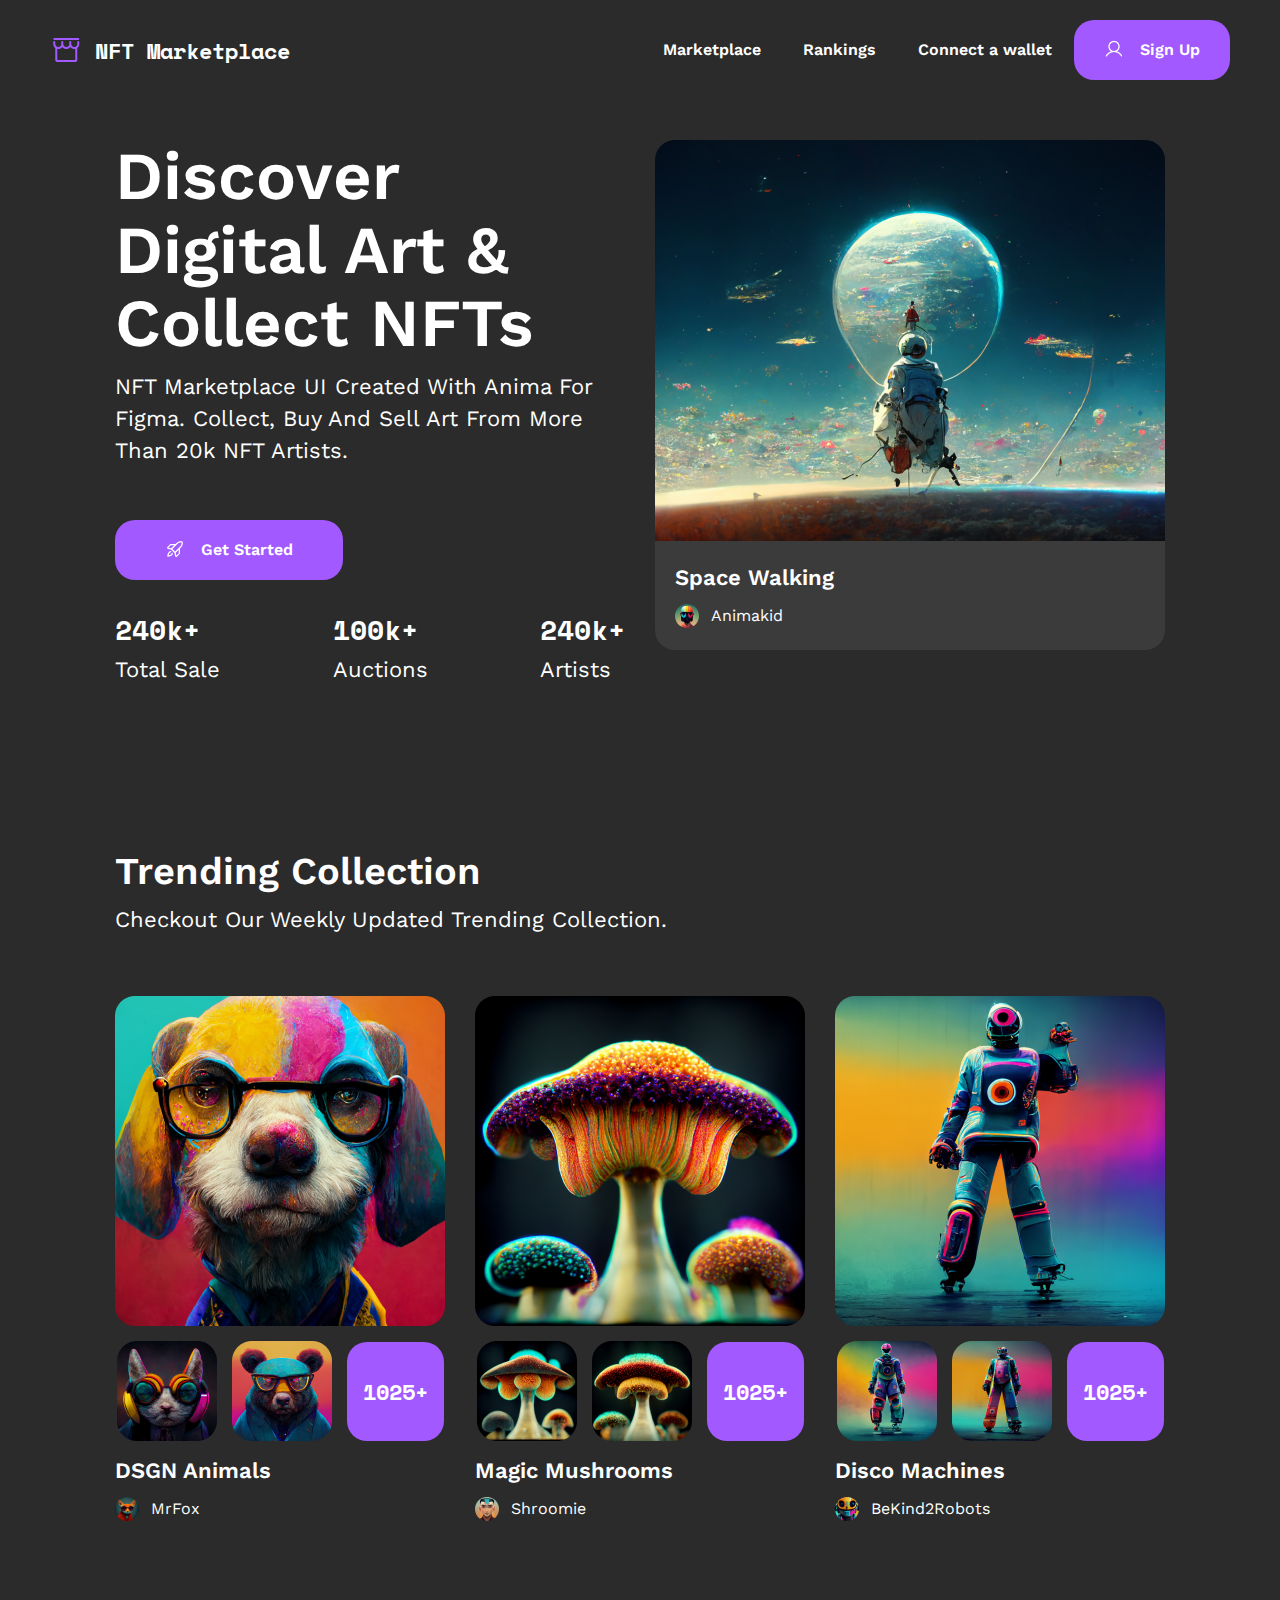
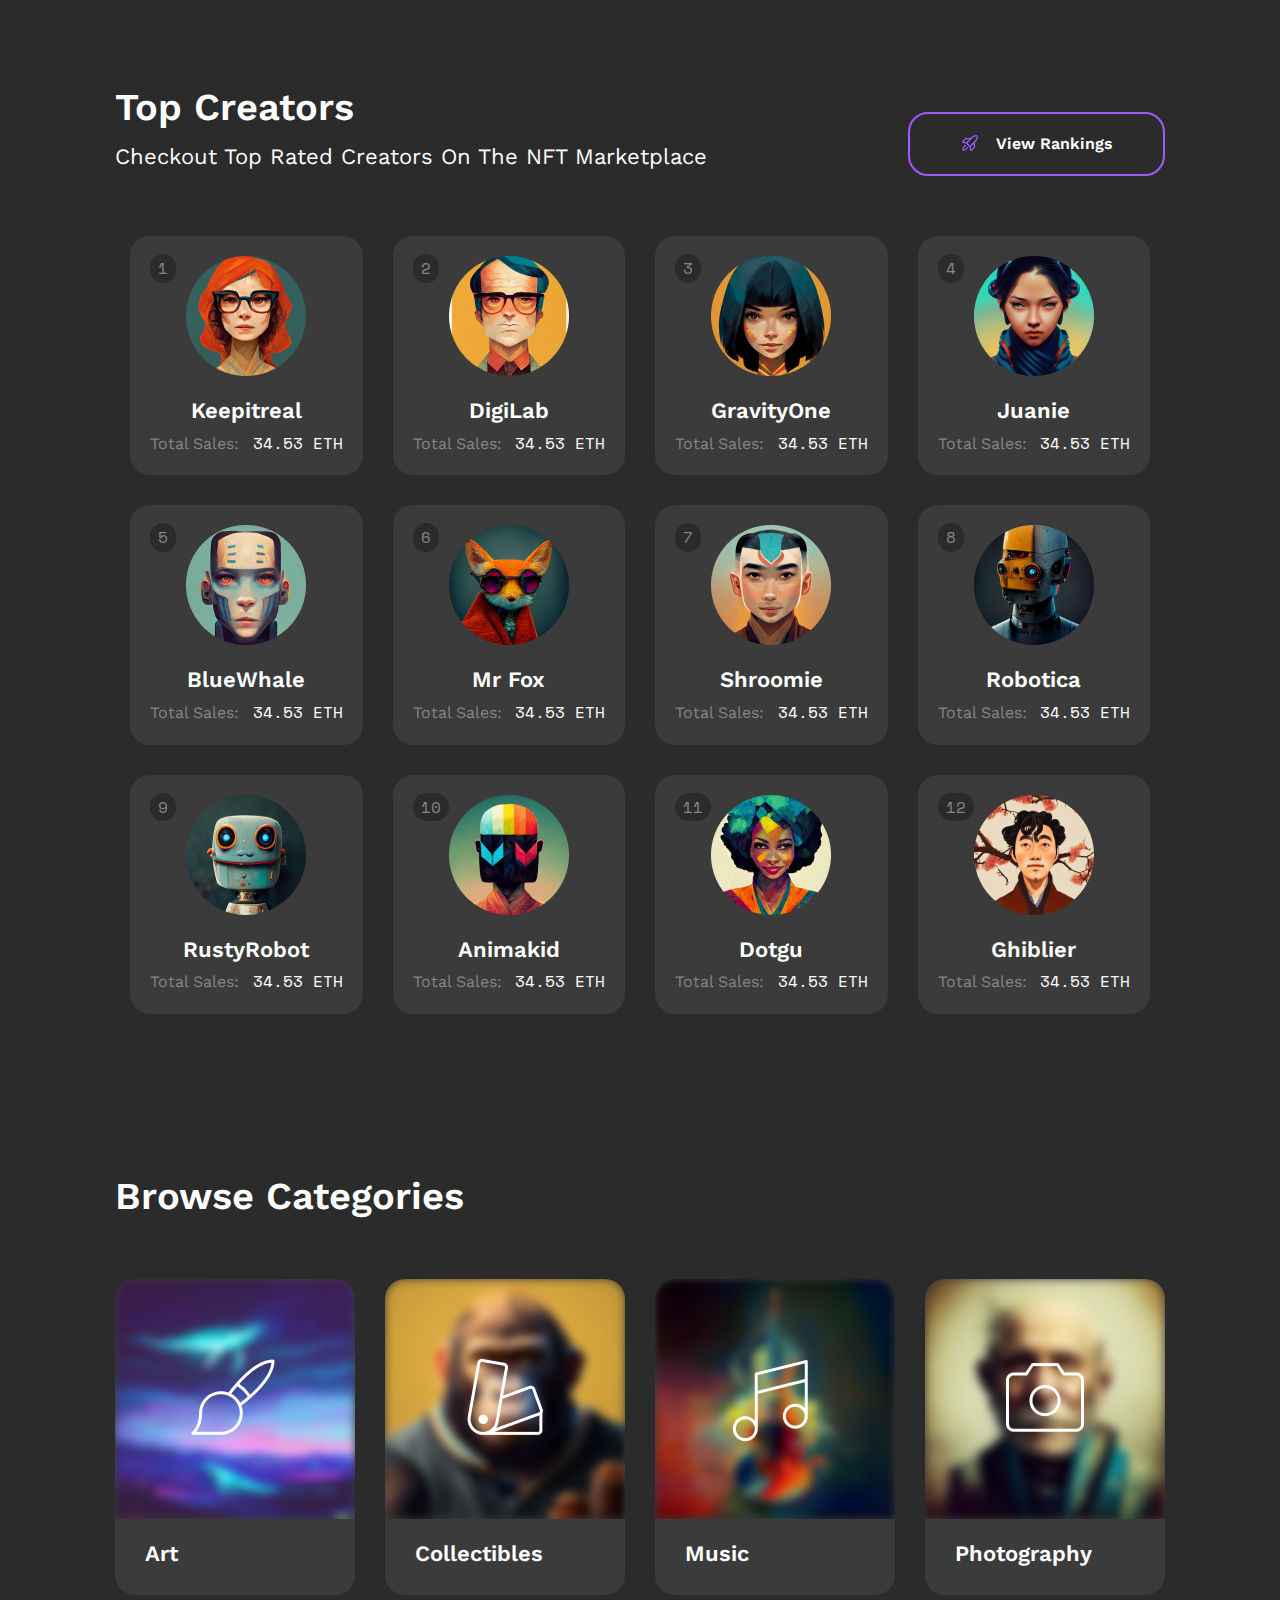
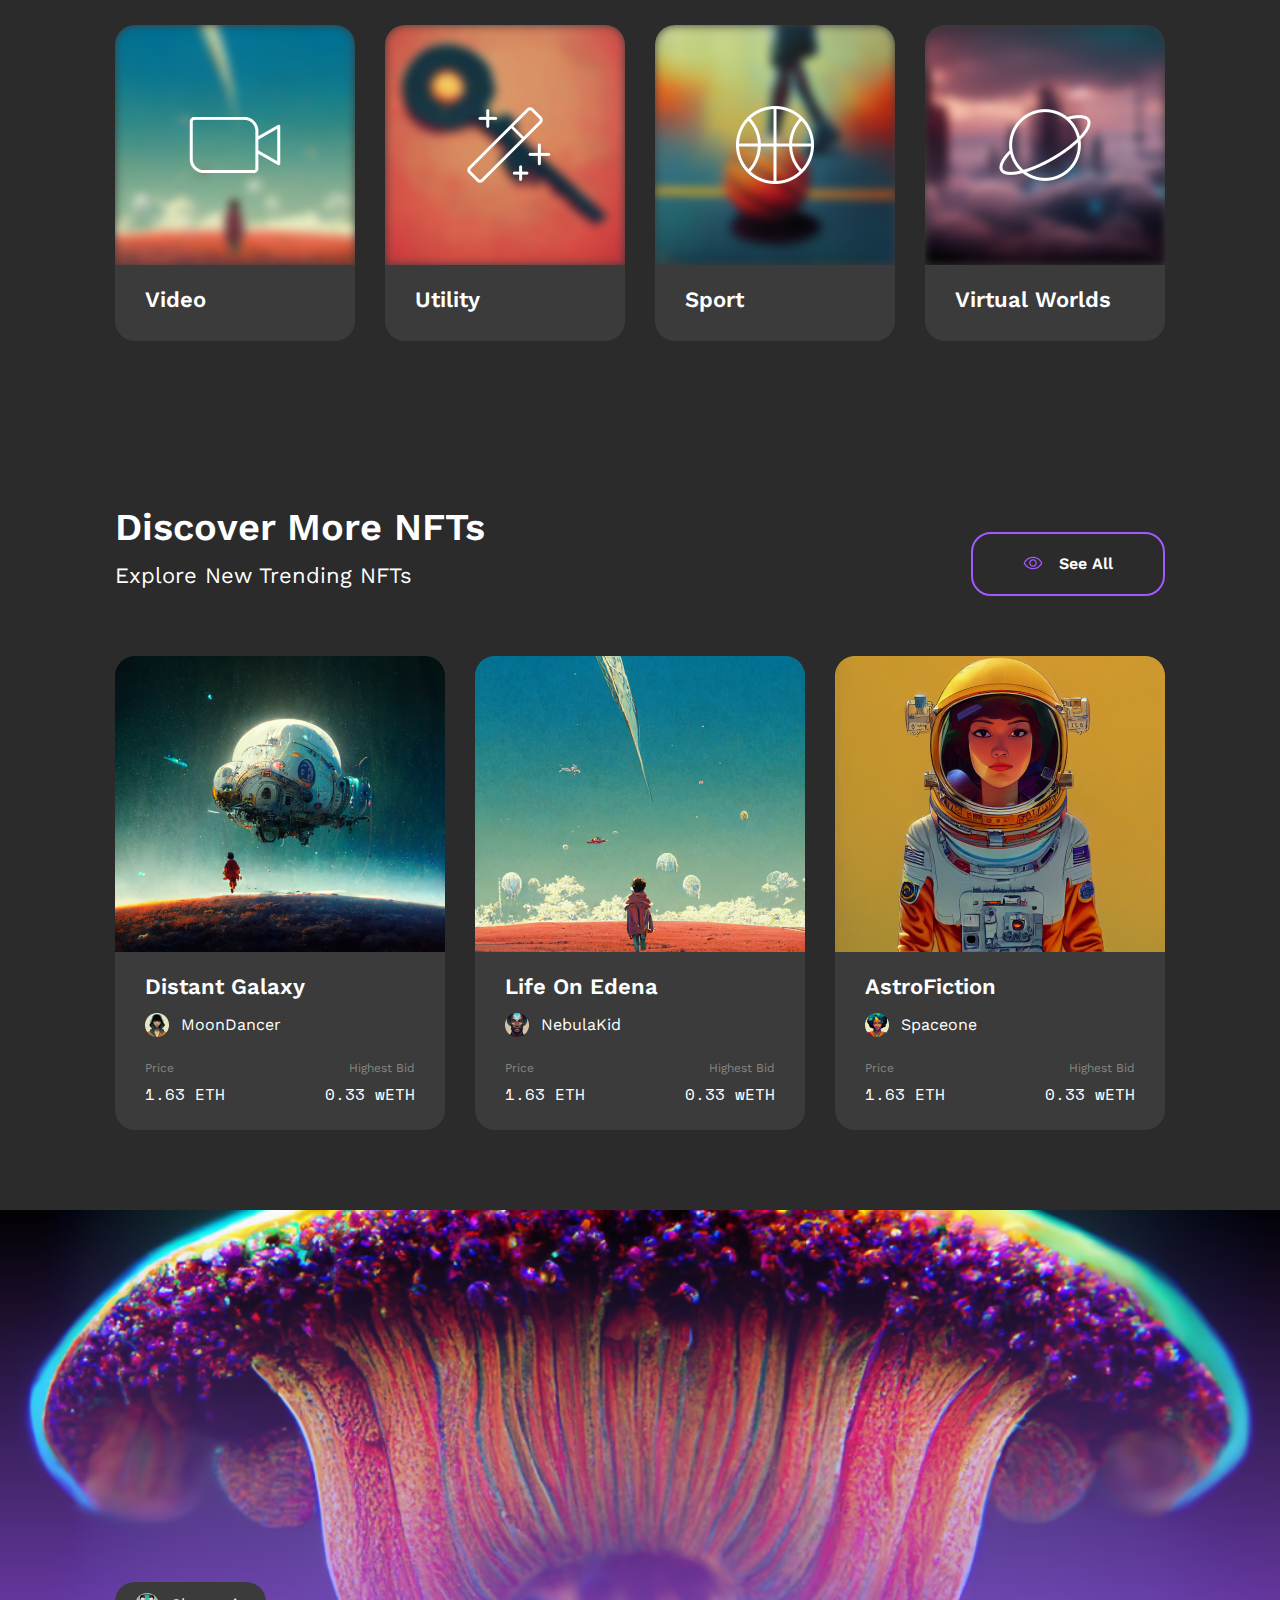
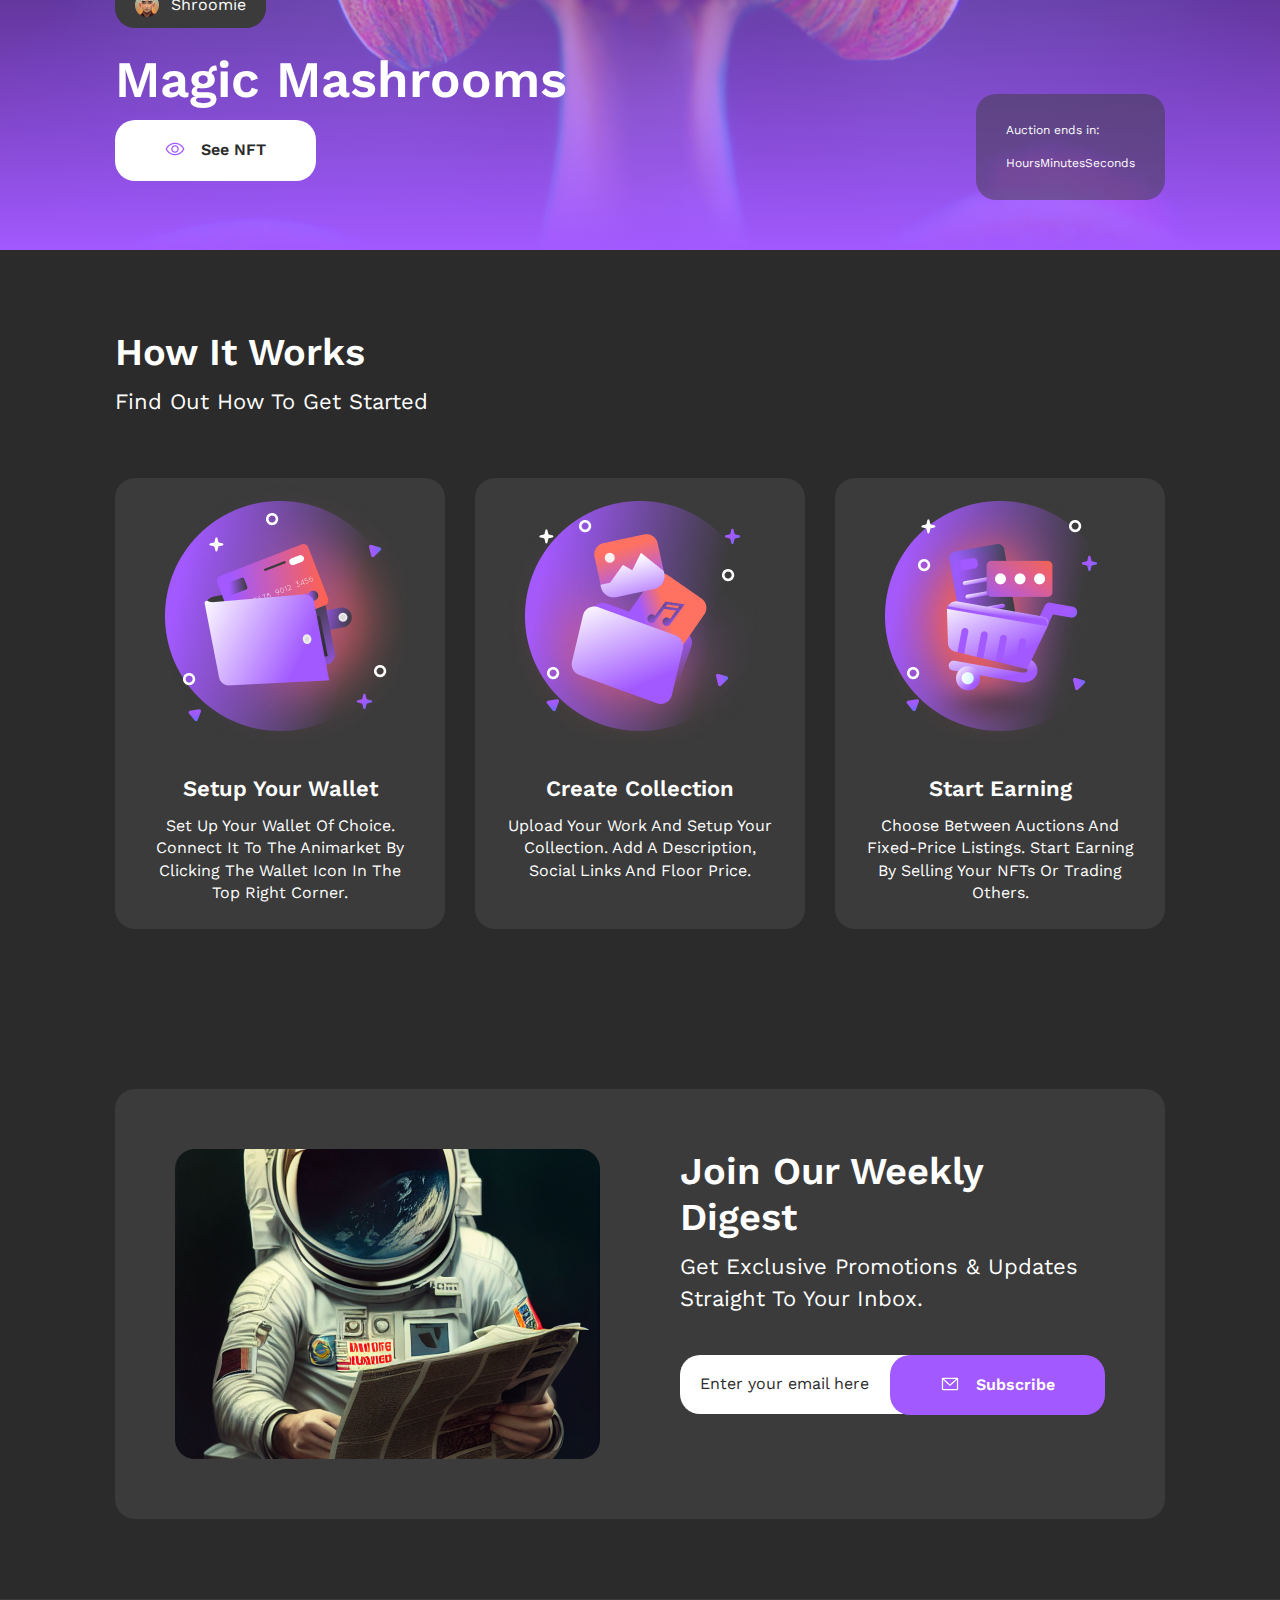
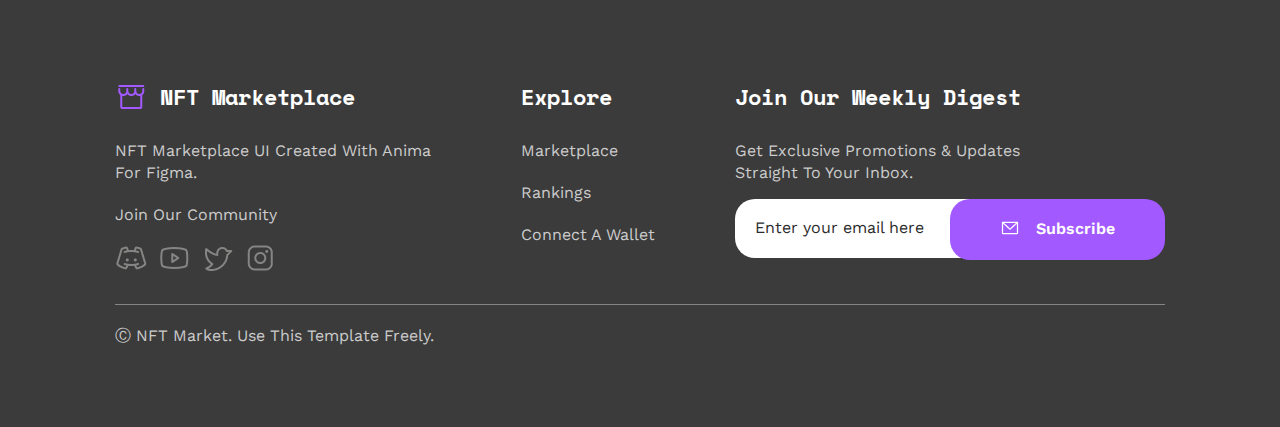
==== commit 914b3b4a: "Final results were addded" ====
--- a/hw12/index.html
+++ b/hw12/index.html
@@ -10,52 +10,55 @@
   </head>
   <body>
     <div class="body__wrapper">
-      <!-- <header class="header">
+      <header class="header">
         <div class="container header__container">
-          <nav class="nav open">
-            <div class="logo nav__logo">
-              <img
-                src="./img/Storefront.png"
-                alt="logo not found"
-                class="footer__img"
-              />
-              <h5 class="logo__text heading-title-h5_transformed">
-                NFT Marketplace
-              </h5>
-            </div>
-            <div class="nav__burger-btn" id="nav__burger-btn">
-              <span class="nav__burger-span"></span>
-              <span class="nav__burger-span"></span>
-              <span class="nav__burger-span"></span>
-            </div>
-
-            <div class="nav-links nav__nav-links">
-              <ul class="nav-links__list" id="nav-links__list">
-                <li class="nav-links__item">
-                  <a class="nav-links__link" href="#">Marketplace</a>
-                </li>
-                <li class="nav-links__item">
-                  <a class="nav-links__link" href="#">Rankings</a>
-                </li>
-                <li class="nav-links__item">
-                  <a class="nav-links__link" href="#">Connect a wallet</a>
-                </li>
-                <li class="nav-links__item">
-                  <div class="btn nav-links__button">
-                    <button
-                      class="btn__button btn__button_color btn__button_small"
-                      type="button"
-                    >
-                      <img
-                        src="./img/User.png"
-                        alt="icon not found"
-                        class="btn__icon"
-                      />
-                      <p class="btn__text">Sign Up</p>
-                    </button>
-                  </div>
-                </li>
-              </ul>
+          <nav class="navigation header__navigation">
+            <div class="navigation__inner">
+              <div class="nav open">
+                <div class="logo nav__logo">
+                  <img
+                    src="./img/Storefront.png"
+                    alt="logo not found"
+                    class="footer__img"
+                  />
+                  <h5 class="logo__text heading-title-h5_transformed">
+                    NFT Marketplace
+                  </h5>
+                </div>
+                <div class="nav__burger-btn" id="nav__burger-btn">
+                  <span class="nav__burger-span"></span>
+                  <span class="nav__burger-span"></span>
+                  <span class="nav__burger-span"></span>
+                </div>
+                <div class="nav-links nav__nav-links">
+                  <ul class="nav-links__list" id="nav-links__list">
+                    <li class="nav-links__item">
+                      <a class="nav-links__link" href="#">Marketplace</a>
+                    </li>
+                    <li class="nav-links__item">
+                      <a class="nav-links__link" href="#">Rankings</a>
+                    </li>
+                    <li class="nav-links__item">
+                      <a class="nav-links__link" href="#">Connect a wallet</a>
+                    </li>
+                    <li class="nav-links__item">
+                      <div class="btn nav-links__button">
+                        <button
+                          class="btn__button btn__button_color btn__button_small"
+                          type="button"
+                        >
+                          <img
+                            src="./img/User.png"
+                            alt="icon not found"
+                            class="btn__icon"
+                          />
+                          <p class="btn__text">Sign Up</p>
+                        </button>
+                      </div>
+                    </li>
+                  </ul>
+                </div>
+              </div>
             </div>
           </nav>
           <div class="header__wrapper">
@@ -88,7 +91,10 @@
             </div>
             <div class="header__numbers">
               <div class="btn header__button">
-                <button class="btn__button btn__button_color" type="button">
+                <button
+                  class="btn__button btn__button_color btn__button_width-section"
+                  type="button"
+                >
                   <img
                     src="./img/RocketLaunch.png"
                     alt="icon not found"
@@ -114,7 +120,7 @@
             </div>
           </div>
         </div>
-      </header> -->
+      </header>
       <section class="section">
         <div class="container section__container">
           <div class="section__wrapper">
@@ -125,107 +131,109 @@
               <p class="section__text main-text">
                 Checkout our weekly updated trending collection.
               </p>
-              <ul class="section__card-list">
-                <li class="section__card">
-                  <div class="section_img-group">
-                    <img
-                      src="./img/raccoon.png"
-                      alt="img not found"
-                      class="section__img-large"
-                    />
-                    <img
-                      src="./img/rabbit.png"
-                      alt="img not found"
-                      class="section_img-group__img"
-                    />
-                    <img
-                      src="./img/bear.png"
-                      alt="img not found"
-                      class="section_img-group__img"
-                    />
-                    <a class="section_img-info" href="#">1025+</a>
-                  </div>
-                  <div class="authors section__authors">
-                    <h5 class="authors__title heading-title-h5">
-                      DSGN Animals
-                    </h5>
-                    <div class="authors-info">
-                      <img
-                        src="./img/MrFoks.png"
-                        alt="logo not found"
-                        class="authors-info__logo"
-                      />
-                      <p class="authors-info__text">MrFox</p>
-                    </div>
-                  </div>
-                </li>
-                <li class="section__card">
-                  <div class="section_img-group">
-                    <img
-                      src="./img/mushroom-lg.png"
-                      alt="img not found"
-                      class="section__img-large"
-                    />
-                    <img
-                      src="./img/mushroom-sm1.png"
-                      alt="img not found"
-                      class="section_img-group__img"
-                    />
-                    <img
-                      src="./img/mushroom-sm2.png"
-                      alt="img not found"
-                      class="section_img-group__img"
-                    />
-                    <a class="section_img-info" href="#">1025+</a>
-                  </div>
-                  <div class="authors section__authors">
-                    <h5 class="authors__title heading-title-h5">
-                      Magic Mushrooms
-                    </h5>
-                    <div class="authors-info">
-                      <img
-                        src="./img/Shroomie.png"
-                        alt="logo not found"
-                        class="authors-info__logo"
-                      />
-                      <p class="authors-info__text">Shroomie</p>
-                    </div>
-                  </div>
-                </li>
-                <li class="section__card">
-                  <div class="section_img-group">
-                    <img
-                      src="./img/robot-lg.png"
-                      alt="img not found"
-                      class="section__img-large"
-                    />
-                    <img
-                      src="./img/robol-sm1.png"
-                      alt="img not found"
-                      class="section_img-group__img"
-                    />
-                    <img
-                      src="./img/robot-sm2.png"
-                      alt="img not found"
-                      class="section_img-group__img"
-                    />
-                    <a class="section_img-info" href="#">1025+</a>
-                  </div>
-                  <div class="authors section__authors">
-                    <h5 class="authors__title heading-title-h5">
-                      Disco Machines
-                    </h5>
-                    <div class="authors-info">
-                      <img
-                        src="./img/BeKind2Robots.png"
-                        alt="logo not found"
-                        class="authors-info__logo"
-                      />
-                      <p class="authors-info__text">BeKind2Robots</p>
-                    </div>
-                  </div>
-                </li>
-              </ul>
+              <div class="cards section__cards">
+                <ul class="cards__list">
+                  <li class="cards__item">
+                    <div class="cards_img-group">
+                      <img
+                        src="./img/raccoon.png"
+                        alt="img not found"
+                        class="cards__img-large"
+                      />
+                      <img
+                        src="./img/rabbit.png"
+                        alt="img not found"
+                        class="cards__group__img"
+                      />
+                      <img
+                        src="./img/bear.png"
+                        alt="img not found"
+                        class="cards__group__img"
+                      />
+                      <a class="cards__img-info" href="#">1025+</a>
+                    </div>
+                    <div class="authors cards__authors">
+                      <h5 class="authors__title heading-title-h5">
+                        DSGN Animals
+                      </h5>
+                      <div class="authors-info">
+                        <img
+                          src="./img/MrFoks.png"
+                          alt="logo not found"
+                          class="authors-info__logo"
+                        />
+                        <p class="authors-info__text">MrFox</p>
+                      </div>
+                    </div>
+                  </li>
+                  <li class="cards__item">
+                    <div class="cards_img-group">
+                      <img
+                        src="./img/mushroom-lg.png"
+                        alt="img not found"
+                        class="cards__img-large"
+                      />
+                      <img
+                        src="./img/mushroom-sm1.png"
+                        alt="img not found"
+                        class="cards__group__img"
+                      />
+                      <img
+                        src="./img/mushroom-sm2.png"
+                        alt="img not found"
+                        class="cards__group__img"
+                      />
+                      <a class="cards__img-info" href="#">1025+</a>
+                    </div>
+                    <div class="authors cards__authors">
+                      <h5 class="authors__title heading-title-h5">
+                        Magic Mushrooms
+                      </h5>
+                      <div class="authors-info">
+                        <img
+                          src="./img/Shroomie.png"
+                          alt="logo not found"
+                          class="authors-info__logo"
+                        />
+                        <p class="authors-info__text">Shroomie</p>
+                      </div>
+                    </div>
+                  </li>
+                  <li class="cards__item">
+                    <div class="cards_img-group">
+                      <img
+                        src="./img/robot-lg.png"
+                        alt="img not found"
+                        class="cards__img-large"
+                      />
+                      <img
+                        src="./img/robol-sm1.png"
+                        alt="img not found"
+                        class="cards__group__img"
+                      />
+                      <img
+                        src="./img/robot-sm2.png"
+                        alt="img not found"
+                        class="cards__group__img"
+                      />
+                      <a class="cards__img-info" href="#">1025+</a>
+                    </div>
+                    <div class="authors cards__authors">
+                      <h5 class="authors__title heading-title-h5">
+                        Disco Machines
+                      </h5>
+                      <div class="authors-info">
+                        <img
+                          src="./img/BeKind2Robots.png"
+                          alt="logo not found"
+                          class="authors-info__logo"
+                        />
+                        <p class="authors-info__text">BeKind2Robots</p>
+                      </div>
+                    </div>
+                  </li>
+                </ul>
+              </div>
             </div>
           </div>
         </div>
@@ -233,8 +241,8 @@
       <section class="section">
         <div class="container section__container">
           <div class="section__wrapper">
-            <div class="section__inner-creators">
-              <div class="section__top-info_creators">
+            <div class="section__inner-grid">
+              <div class="section__top-info">
                 <h3
                   class="section__title section__title_creators heading-title-h3"
                 >
@@ -244,10 +252,10 @@
                   Checkout top rated creators on the NFT marketplace
                 </p>
               </div>
-              <div class="section__btn-wrapper section__btn-wrapper_creators">
-                <div class="section__button section__button_creators btn">
+              <div class="section__btn-wrapper section__btn-wrapper_grid">
+                <div class="section__button section__button_grid btn">
                   <button
-                    class="btn__button btn__button_creators btn__button_transparent"
+                    class="btn__button btn__button_grid btn__button_transparent btn__button_width-section"
                     type="button"
                   >
                     <img
@@ -259,212 +267,262 @@
                   </button>
                 </div>
               </div>
-              <ul class="section__creators-list creators-list">
-                <li class="creators-list__item">
-                  <span class="creators-list__number">1</span>
-                  <img
-                    src="./img/ava-Keepitreal.png"
-                    alt="avatar not found"
-                    class="creators-list__avatar"
-                  />
-                  <div class="creators-list__item-info">
-                    <h5 class="creators-list__nickname heading-title-h5">
-                      Keepitreal
-                    </h5>
-                    <div class="creators-list-total">
-                      <span class="creators-list-total__key">Total Sales:</span>
-                      <span class="creators-list-total__value">34.53 ETH</span>
-                    </div>
-                  </div>
-                </li>
-                <li class="creators-list__item">
-                  <span class="creators-list__number">2</span>
-                  <img
-                    src="./img/ava-DigiLab.png"
-                    alt="avatar not found"
-                    class="creators-list__avatar"
-                  />
-                  <div class="creators-list__item-info">
-                    <h5 class="creators-list__nickname heading-title-h5">
-                      DigiLab
-                    </h5>
-                    <div class="creators-list-total">
-                      <span class="creators-list-total__key">Total Sales:</span>
-                      <span class="creators-list-total__value">34.53 ETH</span>
-                    </div>
-                  </div>
-                </li>
-                <li class="creators-list__item">
-                  <span class="creators-list__number">3</span>
-                  <img
-                    src="./img/ava-GravityOne.png"
-                    alt="avatar not found"
-                    class="creators-list__avatar"
-                  />
-                  <div class="creators-list__item-info">
-                    <h5 class="creators-list__nickname heading-title-h5">
-                      GravityOne
-                    </h5>
-                    <div class="creators-list-total">
-                      <span class="creators-list-total__key">Total Sales:</span>
-                      <span class="creators-list-total__value">34.53 ETH</span>
-                    </div>
-                  </div>
-                </li>
-                <li class="creators-list__item">
-                  <span class="creators-list__number">4</span>
-                  <img
-                    src="./img/ava-Juanie.png"
-                    alt="avatar not found"
-                    class="creators-list__avatar"
-                  />
-                  <div class="creators-list__item-info">
-                    <h5 class="creators-list__nickname heading-title-h5">
-                      Juanie
-                    </h5>
-                    <div class="creators-list-total">
-                      <span class="creators-list-total__key">Total Sales:</span>
-                      <span class="creators-list-total__value">34.53 ETH</span>
-                    </div>
-                  </div>
-                </li>
-                <li class="creators-list__item">
-                  <span class="creators-list__number">5</span>
-                  <img
-                    src="./img/ava-BlueWhale.png"
-                    alt="avatar not found"
-                    class="creators-list__avatar"
-                  />
-                  <div class="creators-list__item-info">
-                    <h5 class="creators-list__nickname heading-title-h5">
-                      BlueWhale
-                    </h5>
-                    <div class="creators-list-total">
-                      <span class="creators-list-total__key">Total Sales:</span>
-                      <span class="creators-list-total__value">34.53 ETH</span>
-                    </div>
-                  </div>
-                </li>
-                <li class="creators-list__item">
-                  <span class="creators-list__number">6</span>
-                  <img
-                    src="./img/ava-MrFox.png"
-                    alt="avatar not found"
-                    class="creators-list__avatar"
-                  />
-                  <div class="creators-list__item-info">
-                    <h5 class="creators-list__nickname heading-title-h5">
-                      Mr Fox
-                    </h5>
-                    <div class="creators-list-total">
-                      <span class="creators-list-total__key">Total Sales:</span>
-                      <span class="creators-list-total__value">34.53 ETH</span>
-                    </div>
-                  </div>
-                </li>
-                <li class="creators-list__item">
-                  <span class="creators-list__number">7</span>
-                  <img
-                    src="./img/ava-Shroomie.png"
-                    alt="avatar not found"
-                    class="creators-list__avatar"
-                  />
-                  <div class="creators-list__item-info">
-                    <h5 class="creators-list__nickname heading-title-h5">
-                      Shroomie
-                    </h5>
-                    <div class="creators-list-total">
-                      <span class="creators-list-total__key">Total Sales:</span>
-                      <span class="creators-list-total__value">34.53 ETH</span>
-                    </div>
-                  </div>
-                </li>
-                <li class="creators-list__item">
-                  <span class="creators-list__number">8</span>
-                  <img
-                    src="./img/ava-robotica.png"
-                    alt="avatar not found"
-                    class="creators-list__avatar"
-                  />
-                  <div class="creators-list__item-info">
-                    <h5 class="creators-list__nickname heading-title-h5">
-                      Robotica
-                    </h5>
-                    <div class="creators-list-total">
-                      <span class="creators-list-total__key">Total Sales:</span>
-                      <span class="creators-list-total__value">34.53 ETH</span>
-                    </div>
-                  </div>
-                </li>
-                <li class="creators-list__item">
-                  <span class="creators-list__number">9</span>
-                  <img
-                    src="./img/ava-RustyRobot.png"
-                    alt="avatar not found"
-                    class="creators-list__avatar"
-                  />
-                  <div class="creators-list__item-info">
-                    <h5 class="creators-list__nickname heading-title-h5">
-                      RustyRobot
-                    </h5>
-                    <div class="creators-list-total">
-                      <span class="creators-list-total__key">Total Sales:</span>
-                      <span class="creators-list-total__value">34.53 ETH</span>
-                    </div>
-                  </div>
-                </li>
-                <li class="creators-list__item">
-                  <span class="creators-list__number">10</span>
-                  <img
-                    src="./img/ava-Animakid.png"
-                    alt="avatar not found"
-                    class="creators-list__avatar"
-                  />
-                  <div class="creators-list__item-info">
-                    <h5 class="creators-list__nickname heading-title-h5">
-                      Animakid
-                    </h5>
-                    <div class="creators-list-total">
-                      <span class="creators-list-total__key">Total Sales:</span>
-                      <span class="creators-list-total__value">34.53 ETH</span>
-                    </div>
-                  </div>
-                </li>
-                <li class="creators-list__item">
-                  <span class="creators-list__number">11</span>
-                  <img
-                    src="./img/ava-Dotgu.png"
-                    alt="avatar not found"
-                    class="creators-list__avatar"
-                  />
-                  <div class="creators-list__item-info">
-                    <h5 class="creators-list__nickname heading-title-h5">
-                      Dotgu
-                    </h5>
-                    <div class="creators-list-total">
-                      <span class="creators-list-total__key">Total Sales:</span>
-                      <span class="creators-list-total__value">34.53 ETH</span>
-                    </div>
-                  </div>
-                </li>
-                <li class="creators-list__item">
-                  <span class="creators-list__number">12</span>
-                  <img
-                    src="./img/ava-Ghiblier.png"
-                    alt="avatar not found"
-                    class="creators-list__avatar"
-                  />
-                  <div class="creators-list__item-info">
-                    <h5 class="creators-list__nickname heading-title-h5">
-                      Ghiblier
-                    </h5>
-                    <div class="creators-list-total">
-                      <span class="creators-list-total__key">Total Sales:</span>
-                      <span class="creators-list-total__value">34.53 ETH</span>
-                    </div>
-                  </div>
-                </li>
-              </ul>
+              <div class="section__list-wrapper">
+                <ul class="section__creators-list creators-list">
+                  <li class="creators-list__item">
+                    <span class="creators-list__number">1</span>
+                    <img
+                      src="./img/ava-Keepitreal.png"
+                      alt="avatar not found"
+                      class="creators-list__avatar"
+                    />
+                    <div class="creators-list__item-info">
+                      <h5 class="creators-list__nickname heading-title-h5">
+                        Keepitreal
+                      </h5>
+                      <div class="creators-list-total">
+                        <span class="creators-list-total__key"
+                          >Total Sales:</span
+                        >
+                        <span class="creators-list-total__value"
+                          >34.53 ETH</span
+                        >
+                      </div>
+                    </div>
+                  </li>
+                  <li class="creators-list__item">
+                    <span class="creators-list__number">2</span>
+                    <img
+                      src="./img/ava-DigiLab.png"
+                      alt="avatar not found"
+                      class="creators-list__avatar"
+                    />
+                    <div class="creators-list__item-info">
+                      <h5 class="creators-list__nickname heading-title-h5">
+                        DigiLab
+                      </h5>
+                      <div class="creators-list-total">
+                        <span class="creators-list-total__key"
+                          >Total Sales:</span
+                        >
+                        <span class="creators-list-total__value"
+                          >34.53 ETH</span
+                        >
+                      </div>
+                    </div>
+                  </li>
+                  <li class="creators-list__item">
+                    <span class="creators-list__number">3</span>
+                    <img
+                      src="./img/ava-GravityOne.png"
+                      alt="avatar not found"
+                      class="creators-list__avatar"
+                    />
+                    <div class="creators-list__item-info">
+                      <h5 class="creators-list__nickname heading-title-h5">
+                        GravityOne
+                      </h5>
+                      <div class="creators-list-total">
+                        <span class="creators-list-total__key"
+                          >Total Sales:</span
+                        >
+                        <span class="creators-list-total__value"
+                          >34.53 ETH</span
+                        >
+                      </div>
+                    </div>
+                  </li>
+                  <li class="creators-list__item">
+                    <span class="creators-list__number">4</span>
+                    <img
+                      src="./img/ava-Juanie.png"
+                      alt="avatar not found"
+                      class="creators-list__avatar"
+                    />
+                    <div class="creators-list__item-info">
+                      <h5 class="creators-list__nickname heading-title-h5">
+                        Juanie
+                      </h5>
+                      <div class="creators-list-total">
+                        <span class="creators-list-total__key"
+                          >Total Sales:</span
+                        >
+                        <span class="creators-list-total__value"
+                          >34.53 ETH</span
+                        >
+                      </div>
+                    </div>
+                  </li>
+                  <li class="creators-list__item">
+                    <span class="creators-list__number">5</span>
+                    <img
+                      src="./img/ava-BlueWhale.png"
+                      alt="avatar not found"
+                      class="creators-list__avatar"
+                    />
+                    <div class="creators-list__item-info">
+                      <h5 class="creators-list__nickname heading-title-h5">
+                        BlueWhale
+                      </h5>
+                      <div class="creators-list-total">
+                        <span class="creators-list-total__key"
+                          >Total Sales:</span
+                        >
+                        <span class="creators-list-total__value"
+                          >34.53 ETH</span
+                        >
+                      </div>
+                    </div>
+                  </li>
+                  <li class="creators-list__item">
+                    <span class="creators-list__number">6</span>
+                    <img
+                      src="./img/ava-MrFox.png"
+                      alt="avatar not found"
+                      class="creators-list__avatar"
+                    />
+                    <div class="creators-list__item-info">
+                      <h5 class="creators-list__nickname heading-title-h5">
+                        Mr Fox
+                      </h5>
+                      <div class="creators-list-total">
+                        <span class="creators-list-total__key"
+                          >Total Sales:</span
+                        >
+                        <span class="creators-list-total__value"
+                          >34.53 ETH</span
+                        >
+                      </div>
+                    </div>
+                  </li>
+                  <li class="creators-list__item">
+                    <span class="creators-list__number">7</span>
+                    <img
+                      src="./img/ava-Shroomie.png"
+                      alt="avatar not found"
+                      class="creators-list__avatar"
+                    />
+                    <div class="creators-list__item-info">
+                      <h5 class="creators-list__nickname heading-title-h5">
+                        Shroomie
+                      </h5>
+                      <div class="creators-list-total">
+                        <span class="creators-list-total__key"
+                          >Total Sales:</span
+                        >
+                        <span class="creators-list-total__value"
+                          >34.53 ETH</span
+                        >
+                      </div>
+                    </div>
+                  </li>
+                  <li class="creators-list__item">
+                    <span class="creators-list__number">8</span>
+                    <img
+                      src="./img/ava-robotica.png"
+                      alt="avatar not found"
+                      class="creators-list__avatar"
+                    />
+                    <div class="creators-list__item-info">
+                      <h5 class="creators-list__nickname heading-title-h5">
+                        Robotica
+                      </h5>
+                      <div class="creators-list-total">
+                        <span class="creators-list-total__key"
+                          >Total Sales:</span
+                        >
+                        <span class="creators-list-total__value"
+                          >34.53 ETH</span
+                        >
+                      </div>
+                    </div>
+                  </li>
+                  <li class="creators-list__item">
+                    <span class="creators-list__number">9</span>
+                    <img
+                      src="./img/ava-RustyRobot.png"
+                      alt="avatar not found"
+                      class="creators-list__avatar"
+                    />
+                    <div class="creators-list__item-info">
+                      <h5 class="creators-list__nickname heading-title-h5">
+                        RustyRobot
+                      </h5>
+                      <div class="creators-list-total">
+                        <span class="creators-list-total__key"
+                          >Total Sales:</span
+                        >
+                        <span class="creators-list-total__value"
+                          >34.53 ETH</span
+                        >
+                      </div>
+                    </div>
+                  </li>
+                  <li class="creators-list__item">
+                    <span class="creators-list__number">10</span>
+                    <img
+                      src="./img/ava-Animakid.png"
+                      alt="avatar not found"
+                      class="creators-list__avatar"
+                    />
+                    <div class="creators-list__item-info">
+                      <h5 class="creators-list__nickname heading-title-h5">
+                        Animakid
+                      </h5>
+                      <div class="creators-list-total">
+                        <span class="creators-list-total__key"
+                          >Total Sales:</span
+                        >
+                        <span class="creators-list-total__value"
+                          >34.53 ETH</span
+                        >
+                      </div>
+                    </div>
+                  </li>
+                  <li class="creators-list__item">
+                    <span class="creators-list__number">11</span>
+                    <img
+                      src="./img/ava-Dotgu.png"
+                      alt="avatar not found"
+                      class="creators-list__avatar"
+                    />
+                    <div class="creators-list__item-info">
+                      <h5 class="creators-list__nickname heading-title-h5">
+                        Dotgu
+                      </h5>
+                      <div class="creators-list-total">
+                        <span class="creators-list-total__key"
+                          >Total Sales:</span
+                        >
+                        <span class="creators-list-total__value"
+                          >34.53 ETH</span
+                        >
+                      </div>
+                    </div>
+                  </li>
+                  <li class="creators-list__item">
+                    <span class="creators-list__number">12</span>
+                    <img
+                      src="./img/ava-Ghiblier.png"
+                      alt="avatar not found"
+                      class="creators-list__avatar"
+                    />
+                    <div class="creators-list__item-info">
+                      <h5 class="creators-list__nickname heading-title-h5">
+                        Ghiblier
+                      </h5>
+                      <div class="creators-list-total">
+                        <span class="creators-list-total__key"
+                          >Total Sales:</span
+                        >
+                        <span class="creators-list-total__value"
+                          >34.53 ETH</span
+                        >
+                      </div>
+                    </div>
+                  </li>
+                </ul>
+              </div>
             </div>
           </div>
         </div>
@@ -635,8 +693,8 @@
       <section class="section">
         <div class="container section__container">
           <div class="section__wrapper">
-            <div class="section__inner-authors">
-              <div class="section__top-info section__top-info_authors">
+            <div class="section__inner-grid">
+              <div class="section__top-info">
                 <h3 class="section__title heading-title-h3">
                   Discover more NFTs
                 </h3>
@@ -644,10 +702,10 @@
                   Explore new trending NFTs
                 </p>
               </div>
-              <div class="section__btn-wrapper section__btn-wrapper_authors">
-                <div class="section__button btn">
+              <div class="section__btn-wrapper section__btn-wrapper_grid">
+                <div class="section__button section__button_grid btn">
                   <button
-                    class="btn__button btn__button_transparent"
+                    class="btn__button btn__button_transparent btn__button_width-section"
                     type="button"
                   >
                     <img
@@ -659,147 +717,156 @@
                   </button>
                 </div>
               </div>
-              <div class="cards section__cards">
-                <ul class="cards__list">
-                  <li class="cards__item">
-                    <img
-                      src="./img/spaseship.png"
-                      alt="img not found"
-                      class="cards__img"
-                    />
-                    <div class="cards__info">
-                      <div class="cards__authors authors">
-                        <h5 class="authors__title heading-title-h5">
-                          Distant Galaxy
-                        </h5>
-                        <div class="authors-info authors-info_cards">
-                          <img
-                            src="./img/MoonDancer.png"
-                            alt="logo not found"
-                            class="authors-info__logo"
-                          />
-                          <p class="authors-info__text">MoonDancer</p>
+              <div class="section__list-wrapper">
+                <div class="cards section__cards">
+                  <ul class="cards__list">
+                    <li class="cards__item cards__item_background">
+                      <img
+                        src="./img/spaseship.png"
+                        alt="img not found"
+                        class="cards__img-large"
+                      />
+                      <div class="cards__info">
+                        <div class="cards__authors authors">
+                          <h5 class="authors__title heading-title-h5">
+                            Distant Galaxy
+                          </h5>
+                          <div class="authors-info authors-info_cards">
+                            <img
+                              src="./img/MoonDancer.png"
+                              alt="logo not found"
+                              class="authors-info__logo"
+                            />
+                            <p class="authors-info__text">MoonDancer</p>
+                          </div>
                         </div>
-                      </div>
-                      <div class="cards__values">
-                        <div class="cards__price">
-                          <p class="cards__key">Price</p>
-                          <p class="cards__big">1.63 ETH</p>
+                        <div class="cards__values">
+                          <div class="cards__price">
+                            <p class="cards__key">Price</p>
+                            <p class="cards__big">1.63 ETH</p>
+                          </div>
+                          <div class="cards__hbig">
+                            <p class="cards__key">Highest Bid</p>
+                            <p class="cards__big">0.33 wETH</p>
+                          </div>
                         </div>
-                        <div class="cards__hbig">
-                          <p class="cards__key">Highest Bid</p>
-                          <p class="cards__big">0.33 wETH</p>
+                      </div>
+                    </li>
+                    <li class="cards__item cards__item_background">
+                      <img
+                        src="./img/LifeOnEdena.png"
+                        alt="img not found"
+                        class="cards__img-large"
+                      />
+                      <div class="cards__info">
+                        <div class="cards__authors authors">
+                          <h5 class="authors__title heading-title-h5">
+                            Life On Edena
+                          </h5>
+                          <div class="authors-info authors-info_cards">
+                            <img
+                              src="./img/NebulaKid.png"
+                              alt="logo not found"
+                              class="authors-info__logo"
+                            />
+                            <p class="authors-info__text">NebulaKid</p>
+                          </div>
                         </div>
-                      </div>
-                    </div>
-                  </li>
-                  <li class="cards__item">
-                    <img
-                      src="./img/LifeOnEdena.png"
-                      alt="img not found"
-                      class="cards__img"
-                    />
-                    <div class="cards__info">
-                      <div class="cards__authors authors">
-                        <h5 class="authors__title heading-title-h5">
-                          Life On Edena
-                        </h5>
-                        <div class="authors-info authors-info_cards">
-                          <img
-                            src="./img/NebulaKid.png"
-                            alt="logo not found"
-                            class="authors-info__logo"
-                          />
-                          <p class="authors-info__text">NebulaKid</p>
+                        <div class="cards__values">
+                          <div class="cards__price">
+                            <p class="cards__key">Price</p>
+                            <p class="cards__big">1.63 ETH</p>
+                          </div>
+                          <div class="cards__hbig">
+                            <p class="cards__key">Highest Bid</p>
+                            <p class="cards__big">0.33 wETH</p>
+                          </div>
                         </div>
                       </div>
-                      <div class="cards__values">
-                        <div class="cards__price">
-                          <p class="cards__key">Price</p>
-                          <p class="cards__big">1.63 ETH</p>
+                    </li>
+                    <li class="cards__item cards__item_background">
+                      <img
+                        src="./img/AstroFiction.png"
+                        alt="img not found"
+                        class="cards__img-large"
+                      />
+                      <div class="cards__info">
+                        <div class="cards__authors authors">
+                          <h5 class="authors__title heading-title-h5">
+                            AstroFiction
+                          </h5>
+                          <div class="authors-info authors-info_cards">
+                            <img
+                              src="./img/Spaceone.png"
+                              alt="logo not found"
+                              class="authors-info__logo"
+                            />
+                            <p class="authors-info__text">Spaceone</p>
+                          </div>
                         </div>
-                        <div class="cards__hbig">
-                          <p class="cards__key">Highest Bid</p>
-                          <p class="cards__big">0.33 wETH</p>
+                        <div class="cards__values">
+                          <div class="cards__price">
+                            <p class="cards__key">Price</p>
+                            <p class="cards__big">1.63 ETH</p>
+                          </div>
+                          <div class="cards__hbig">
+                            <p class="cards__key">Highest Bid</p>
+                            <p class="cards__big">0.33 wETH</p>
+                          </div>
                         </div>
                       </div>
-                    </div>
-                  </li>
-                  <li class="cards__item">
-                    <img
-                      src="./img/AstroFiction.png"
-                      alt="img not found"
-                      class="cards__img"
-                    />
-                    <div class="cards__info">
-                      <div class="cards__authors authors">
-                        <h5 class="authors__title heading-title-h5">
-                          AstroFiction
-                        </h5>
-                        <div class="authors-info authors-info_cards">
-                          <img
-                            src="./img/Spaceone.png"
-                            alt="logo not found"
-                            class="authors-info__logo"
-                          />
-                          <p class="authors-info__text">Spaceone</p>
-                        </div>
-                      </div>
-                      <div class="cards__values">
-                        <div class="cards__price">
-                          <p class="cards__key">Price</p>
-                          <p class="cards__big">1.63 ETH</p>
-                        </div>
-                        <div class="cards__hbig">
-                          <p class="cards__key">Highest Bid</p>
-                          <p class="cards__big">0.33 wETH</p>
-                        </div>
-                      </div>
-                    </div>
-                  </li>
-                </ul>
+                    </li>
+                  </ul>
+                </div>
               </div>
             </div>
           </div>
         </div>
       </section>
-      <!-- <section class="section">
-        <div class="container section__container">
-          <div class="section-mushrooms">
-            <div class="section-mushrooms__overlay">
+      <section class="section">
+        <div class="section-mushrooms">
+          <div class="section-mushrooms__overlay">
+            <div class="container section-mushrooms__container">
               <div class="section-mushrooms__wrapper">
-                <div class="authors section-mushrooms__authors-info">
-                  <div class="authors-info">
-                    <img
-                      src="./img/Shroomie.png"
-                      alt="logo not found"
-                      class="authors-info__logo"
-                    />
-                    <p class="authors-info__text">Shroomie</p>
+                <div class="authors section-mushrooms__authors">
+                  <div class="section-mushrooms__authors-info">
+                    <div class="authors-info">
+                      <img
+                        src="./img/Shroomie.png"
+                        alt="logo not found"
+                        class="authors-info__logo"
+                      />
+                      <p class="authors-info__text">Shroomie</p>
+                    </div>
                   </div>
                 </div>
                 <h2 class="section-mushrooms__title heading-title-h2">
                   Magic Mashrooms
                 </h2>
-                <div class="btn section-mushrooms__btn">
-                  <button class="btn__button btn__button_white" type="button">
-                    <img
-                      src="./img/Eye.png"
-                      alt="icon not found"
-                      class="btn__icon"
-                    />
-                    <p class="btn__text btn__text_color">See NFT</p>
-                  </button>
+                <div class="section-mushrooms__button">
+                  <div class="btn section-mushrooms__btn">
+                    <button
+                      class="btn__button btn__button_white btn__button_width-mushroom"
+                      type="button"
+                    >
+                      <img
+                        src="./img/Eye.png"
+                        alt="icon not found"
+                        class="btn__icon"
+                      />
+                      <p class="btn__text btn__text_color">See NFT</p>
+                    </button>
+                  </div>
                 </div>
                 <div class="timetracker section-mushrooms__timetracker">
-                  <p class="timetracker__text">Auction ends in:</p>
-                  <h3 class="timetracker__time heading-title-h3">
-                    59 : 59 : 59
-                  </h3>
-                  <div class="timetracker__subscription">
-                    <p class="timetracker__text">Hours</p>
-                    <p class="timetracker__text">Minutes</p>
-                    <p class="timetracker__text">Seconds</p>
+                  <div class="timetracker__inner">
+                    <p class="timetracker__text">Auction ends in:</p>
+                    <h3 class="timetracker__time heading-title-h3"></h3>
+                    <div class="timetracker__subscription">
+                      <p class="timetracker__text">Hours</p>
+                      <p class="timetracker__text">Minutes</p>
+                      <p class="timetracker__text">Seconds</p>
+                    </div>
                   </div>
                 </div>
               </div>
@@ -816,13 +883,15 @@
             </div>
             <div class="cards section__cards">
               <ul class="cards__list">
-                <li class="cards__item cards__item_center">
+                <li
+                  class="cards__item cards__item_background cards__item_center"
+                >
                   <img
                     src="./img/card1.png"
                     alt="img not found"
-                    class="cards__img"
+                    class="cards__img-large cards__img-large_sm"
                   />
-                  <div class="cards__info">
+                  <div class="cards__info cards__info_works">
                     <h5 class="cards__header heading-title-h5">
                       Setup Your wallet
                     </h5>
@@ -832,13 +901,15 @@
                     </p>
                   </div>
                 </li>
-                <li class="cards__item cards__item_center">
+                <li
+                  class="cards__item cards__item_background cards__item_center"
+                >
                   <img
                     src="./img/card2.png"
                     alt="img not found"
-                    class="cards__img"
+                    class="cards__img-large cards__img-large_sm"
                   />
-                  <div class="cards__info">
+                  <div class="cards__info cards__info_works">
                     <h5 class="cards__header heading-title-h5">
                       Create Collection
                     </h5>
@@ -848,13 +919,15 @@
                     </p>
                   </div>
                 </li>
-                <li class="cards__item cards__item_center">
+                <li
+                  class="cards__item cards__item_background cards__item_center"
+                >
                   <img
                     src="./img/card3.png"
                     alt="img not found"
-                    class="cards__img"
+                    class="cards__img-large cards__img-large_sm"
                   />
-                  <div class="cards__info">
+                  <div class="cards__info cards__info_works">
                     <h5 class="cards__header heading-title-h5">
                       Start Earning
                     </h5>
@@ -894,7 +967,10 @@
                     class="subscription-container__email-input"
                   />
                   <div class="btn subscription-container__btn">
-                    <button class="btn__button btn__button_color" type="submit">
+                    <button
+                      class="btn__button btn__button_color btn__button_width"
+                      type="submit"
+                    >
                       <img
                         src="./img/letter.png"
                         alt="icon not found"
@@ -1014,10 +1090,15 @@
                   <input
                     type="email"
                     placeholder="Enter your email here"
-                    class="subscription-container__email-input"
+                    class="subscription-container__email-input subscription-container__email-input-footer"
                   />
-                  <div class="btn subscription-container__btn">
-                    <button class="btn__button btn__button_color" type="submit">
+                  <div
+                    class="btn subscription-container__btn subscription-container__btn_footer"
+                  >
+                    <button
+                      class="btn__button btn__button_color btn__button_width-footer"
+                      type="submit"
+                    >
                       <img
                         src="./img/letter.png"
                         alt="icon not found"
@@ -1034,7 +1115,7 @@
             </p>
           </div>
         </div>
-      </footer> -->
+      </footer>
     </div>
   </body>
 </html>
--- a/hw12/style.css
+++ b/hw12/style.css
@@ -41,6 +41,12 @@
   text-transform: capitalize;
 }
 
+@media screen and (max-width: 900px) {
+  .heading-title-h2 {
+    font-size: 38px;
+    line-height: 45.6px;
+  }
+}
 .heading-title-h3 {
   color: #FFFFFF;
   font-family: "Work Sans", sans-serif;
@@ -135,6 +141,12 @@
   text-transform: capitalize;
 }
 
+@media screen and (max-width: 930px) {
+  .small__text {
+    font-size: 12px;
+    line-height: 16.8px;
+  }
+}
 .small__text_footer {
   color: #CCCCCC;
   font-family: "Work Sans", sans-serif;
@@ -151,6 +163,21 @@
 }
 
 .container {
+  max-width: 1200px;
+  margin: 0 auto;
+  padding: 0 10px;
+}
+
+.navigation {
+  position: fixed;
+  top: 0;
+  left: 0;
+  width: 100%;
+  z-index: 1000;
+  background-color: #2B2B2B;
+}
+
+.navigation__inner {
   max-width: 1200px;
   margin: 0 auto;
   padding: 0 10px;
@@ -253,8 +280,8 @@
 }
 @media screen and (max-width: 750px) {
   .nav-links {
-    max-width: 250;
-    padding: 50px 15px 20px 15px;
+    max-width: 270px;
+    padding: 50px 20px 20px 20px;
   }
 }
 .nav-links__link {
@@ -279,6 +306,7 @@
 .header__wrapper {
   display: grid;
   padding: 80px 65px;
+  margin-top: 60px;
   -moz-column-gap: 30px;
        column-gap: 30px;
   justify-content: space-between;
@@ -298,7 +326,7 @@
   .header__wrapper {
     padding: 60px 30px;
     grid-template-columns: 1fr 370px;
-    grid-template-rows: 330px 1fr;
+    grid-template-rows: 300px 1fr;
   }
 }
 @media screen and (max-width: 870px) {
@@ -356,6 +384,7 @@
   max-width: 510px;
   background-color: #3B3B3B;
   border-radius: 20px;
+  align-self: flex-start;
   grid-area: header__img-blc;
 }
 
@@ -437,16 +466,51 @@
 }
 .btn__button {
   padding: 19px 50px;
-  display: flex;
-  align-items: center;
-  -moz-column-gap: 12px;
-       column-gap: 12px;
+  display: inline-block;
   border-radius: 20px;
   background-color: transparent;
 }
 
+@media screen and (max-width: 1130px) {
+  .btn__button_width {
+    display: inline;
+    width: 100%;
+  }
+}
+@media screen and (max-width: 670px) {
+  .btn__button_width-section {
+    display: inline;
+    width: 100%;
+  }
+}
+@media screen and (max-width: 700px) {
+  .btn__button_width-mushroom {
+    display: inline;
+    width: 100%;
+  }
+}
+@media screen and (max-width: 460px) {
+  .btn__button_width-footer {
+    display: inline;
+    width: 100%;
+  }
+}
+.btn__icon {
+  display: inline-block;
+  margin-right: 12px;
+}
+
+.btn__text {
+  color: #FFFFFF;
+  font-family: "Work Sans", sans-serif;
+  font-size: 16px;
+  font-weight: 600;
+  line-height: 22.4px;
+  display: inline-block;
+}
+
 @media screen and (max-width: 660px) {
-  .btn__button_creators {
+  .button_grid {
     max-width: -moz-fit-content;
     max-width: fit-content;
   }
@@ -470,14 +534,6 @@
 
 .btn__button_white {
   background-color: #FFFFFF;
-}
-
-.btn__text {
-  color: #FFFFFF;
-  font-family: "Work Sans", sans-serif;
-  font-size: 16px;
-  font-weight: 600;
-  line-height: 22.4px;
 }
 
 .btn__text_color {
@@ -553,7 +609,7 @@
     padding: 40px 20px;
   }
 }
-.section__card-list {
+.cards__list {
   display: flex;
   justify-content: center;
   align-items: center;
@@ -562,8 +618,24 @@
 }
 
 @media screen and (max-width: 400px) {
-  .section__card-list {
+  .cards__list {
     gap: 15px;
+  }
+}
+.cards__item {
+  max-width: 330px;
+  border-radius: 20px;
+}
+
+@media screen and (max-width: 754px) {
+  .cards__item {
+    max-width: 320px;
+    align-items: center;
+  }
+}
+@media screen and (max-width: 400px) {
+  .cards__item {
+    max-width: 315px;
   }
 }
 .section__text {
@@ -597,17 +669,23 @@
   margin-bottom: 40px;
 }
 
-.section__card {
-  max-width: 330px;
-  align-items: center;
-}
-
-@media screen and (max-width: 400px) {
-  .section__card {
-    max-width: 315px;
-  }
-}
-.section_img-group {
+.cards__item_background {
+  background-color: #3B3B3B;
+}
+
+.cards__item_center {
+  text-align: center;
+}
+
+@media screen and (max-width: 790px) {
+  .cards__item_center {
+    display: flex;
+    padding: 20px;
+    -moz-column-gap: 10px;
+         column-gap: 10px;
+  }
+}
+.cards_img-group {
   display: flex;
   flex-wrap: wrap;
   justify-content: center;
@@ -616,22 +694,21 @@
   margin-bottom: 15px;
 }
 
-@media screen and (max-width: 754px) {
-  .section__img-large {
-    max-width: 320px;
-  }
-}
-@media screen and (max-width: 400px) {
-  .section__img-large {
-    max-width: 315px;
-  }
-}
-@media screen and (max-width: 400px) {
-  .section_img-group__img {
+.cards__img-large {
+  max-width: 100%;
+}
+
+@media screen and (max-width: 790px) {
+  .cards__img-large_sm {
+    max-width: 100px;
+  }
+}
+@media screen and (max-width: 790px) {
+  .cards__group__img {
     max-width: 95px;
   }
 }
-.section_img-info {
+.cards__img-info {
   display: block;
   color: #FFFFFF;
   font-family: "Space Mono", monospace;
@@ -644,43 +721,43 @@
 }
 
 @media screen and (max-width: 800px) {
-  .section_img-info {
+  .cards__img-info {
     padding: 28px 16px;
   }
 }
 @media screen and (max-width: 450px) {
-  .section_img-info {
+  .cards__img-info {
     font-size: 16px;
     line-height: 22.4px;
     padding: 36px 23px;
   }
 }
-.section__inner-creators {
+.section__inner-grid {
   display: grid;
   justify-content: space-between;
   align-items: center;
   row-gap: 60px;
   grid-template-columns: 600px auto;
   grid-template-rows: 95px auto;
-  grid-template-areas: "section__top-info_creators section__btn-wrapper_creators" "creators-list creators-list";
+  grid-template-areas: "section__top-info section__btn-wrapper_grid" "section__list-wrapper section__list-wrapper";
 }
 
 @media screen and (max-width: 1050px) {
-  .section__inner-creators {
+  .section__inner-grid {
     grid-template-columns: 450px auto;
   }
 }
 @media screen and (max-width: 850px) {
-  .section__inner-creators {
+  .section__inner-grid {
     grid-template-columns: 340px auto;
     row-gap: 40px;
   }
 }
 @media screen and (max-width: 660px) {
-  .section__inner-creators {
+  .section__inner-grid {
     grid-template-columns: 1fr;
     grid-template-rows: repeat(3, auto);
-    grid-template-areas: "section__top-info_creators" "creators-list" "section__btn-wrapper_creators";
+    grid-template-areas: "section__top-info" "section__list-wrapper" "section__btn-wrapper_grid";
   }
 }
 .section__title {
@@ -688,22 +765,29 @@
   text-transform: capitalize;
 }
 
-.section__btn-wrapper_creators {
-  grid-area: section__btn-wrapper_creators;
-}
-
-.section__top-info_creators {
-  grid-area: section__top-info_creators;
-}
-
-.section__btn-wrapper {
+.section__btn-wrapper_grid {
+  grid-area: section__btn-wrapper_grid;
   display: flex;
   justify-content: flex-end;
   align-self: flex-end;
 }
 
+@media screen and (max-width: 670px) {
+  .section__btn-wrapper_grid {
+    display: inline-block;
+    width: 100%;
+  }
+}
+.section__top-info {
+  grid-area: section__top-info;
+}
+
+.section__list-wrapper {
+  grid-area: section__list-wrapper;
+}
+
 @media screen and (max-width: 660px) {
-  .section__btn-wrapper {
+  .section__btn-wrapper_grid {
     justify-content: center;
     align-self: center;
   }
@@ -713,15 +797,10 @@
   justify-content: flex-end;
 }
 
-.section__button_creators {
+.section__button_grid {
   margin-bottom: 0;
 }
 
-@media screen and (max-width: 660px) {
-  .section__button_creators {
-    max-width: 660px;
-  }
-}
 .creators-list {
   display: flex;
   flex-wrap: wrap;
@@ -927,68 +1006,21 @@
 .cards__list {
   display: flex;
   justify-content: center;
+  align-items: stretch;
   flex-wrap: wrap;
   gap: 30px;
 }
 
-.section__inner-authors {
-  display: grid;
-  justify-content: space-between;
-  align-items: center;
-  row-gap: 60px;
-  grid-template-columns: 600px auto;
-  grid-template-rows: 95px auto;
-  grid-template-areas: "section__top-info_authors section__btn-wrapper_authors" "section__cards section__cards";
-}
-
-@media screen and (max-width: 1050px) {
-  .section__inner-authors {
-    grid-template-columns: 450px auto;
-  }
-}
-@media screen and (max-width: 850px) {
-  .section__inner-authors {
-    grid-template-columns: 340px auto;
-    row-gap: 40px;
-  }
-}
-@media screen and (max-width: 660px) {
-  .section__inner-authors {
-    grid-template-columns: 1fr;
-    grid-template-rows: repeat(3, auto);
-    grid-template-areas: "section__top-info_authors" "section__cards" "section__btn-wrapper_authors";
-  }
-}
-.section__top-info_authors {
-  grid-area: section__top-info_authors;
-}
-
-.section__btn-wrapper_authors {
-  grid-area: section__btn-wrapper_authors;
-}
-
-.section__cards {
-  grid-area: section__cards;
-}
-
-.cards {
-  grid-area: cards;
-}
-
-.cards__item {
-  background-color: #3B3B3B;
-  border-radius: 20px;
-  max-width: 330px;
-}
-
-.cards__item_center {
-  text-align: center;
-}
-
 .cards__info {
   padding: 20px 30px 25px 30px;
 }
 
+@media screen and (max-width: 790px) {
+  .cards__info_works {
+    padding: 0;
+    text-align: left;
+  }
+}
 .cards__header {
   margin-bottom: 10px;
 }
@@ -1019,6 +1051,13 @@
   color: #FFFFFF;
 }
 
+@media screen and (max-width: 734px) {
+  .cards__big {
+    font-weight: 400;
+    font-size: 13px;
+    line-height: 13.2px;
+  }
+}
 .section-mushrooms {
   height: 640px;
   position: relative;
@@ -1042,13 +1081,42 @@
 }
 
 .section-mushrooms__wrapper {
+  padding: 360px 65px 60px 65px;
   display: grid;
-  grid-template-columns: 2fr 1fr;
+  grid-template-columns: 455px auto;
   grid-template-rows: 70px 80px 80px;
-  grid-template-areas: "section-mushrooms__authors-info ." "section-mushrooms__title timetracker" "section-mushrooms__btn timetracker";
-  position: absolute;
-  top: 360px;
-  left: 70px;
+  grid-template-areas: "section-mushrooms__authors-info ." "section-mushrooms__title timetracker" "section-mushrooms__button timetracker";
+}
+
+@media screen and (max-width: 1000px) {
+  .section-mushrooms__wrapper {
+    padding: 360px 35px 60px 35px;
+  }
+}
+@media screen and (max-width: 900px) {
+  .section-mushrooms__wrapper {
+    grid-template-columns: 340px auto;
+  }
+}
+@media screen and (max-width: 700px) {
+  .section-mushrooms__wrapper {
+    grid-template-columns: 1fr;
+    grid-template-rows: repeat(4, auto);
+    grid-template-areas: "section-mushrooms__authors-info" "section-mushrooms__title" "timetracker" "section-mushrooms__button";
+    row-gap: 30px;
+    justify-content: center;
+    padding: 200px 35px 60px 35px;
+  }
+}
+@media screen and (max-width: 427px) {
+  .section-mushrooms__wrapper {
+    padding: 130px 15px 60px 15px;
+  }
+}
+.section-mushrooms__authors {
+  display: flex;
+  justify-content: flex-start;
+  align-items: center;
 }
 
 .section-mushrooms__authors-info {
@@ -1056,7 +1124,6 @@
   border-radius: 20px;
   background-color: #3B3B3B;
   display: block;
-  margin-bottom: 23px;
   grid-area: section-mushrooms__authors-info;
   max-width: -moz-fit-content;
   max-width: fit-content;
@@ -1067,17 +1134,42 @@
   align-self: center;
 }
 
+.section-mushrooms__button {
+  grid-area: section-mushrooms__button;
+}
+
+@media screen and (max-width: 700px) {
+  .section-mushrooms__button {
+    display: inline-block;
+    width: 100%;
+  }
+}
 .section-mushrooms__btn {
-  grid-area: section-mushrooms__btn;
   align-self: flex-end;
 }
 
+@media screen and (max-width: 660px) {
+  .section-mushrooms__btn {
+    align-self: flex-end;
+  }
+}
 .timetracker {
+  display: flex;
+  justify-content: flex-end;
+  align-items: end;
+  grid-area: timetracker;
+}
+
+@media screen and (max-width: 700px) {
+  .timetracker {
+    justify-content: center;
+  }
+}
+.timetracker__inner {
   background-color: rgba(59, 59, 59, 0.5);
   max-width: 350px;
   border-radius: 20px;
   padding: 30px;
-  grid-area: timetracker;
 }
 
 .timetracker__text {
@@ -1098,7 +1190,6 @@
 .timetracker__subscription {
   display: flex;
   justify-content: space-between;
-  padding: 0 5px;
 }
 
 .section__digest {
@@ -1106,21 +1197,97 @@
   padding: 60px;
   border-radius: 20px;
   display: flex;
+  justify-content: space-between;
   -moz-column-gap: 80px;
        column-gap: 80px;
 }
 
+@media screen and (max-width: 1180px) {
+  .section__digest {
+    padding: 40px 30px;
+    -moz-column-gap: 110px;
+         column-gap: 110px;
+  }
+}
+@media screen and (max-width: 1150px) {
+  .section__digest {
+    padding: 40px 30px;
+    -moz-column-gap: 85px;
+         column-gap: 85px;
+  }
+}
+@media screen and (max-width: 1030px) {
+  .section__digest {
+    -moz-column-gap: 35px;
+         column-gap: 35px;
+  }
+}
+@media screen and (max-width: 720px) {
+  .section__digest {
+    flex-direction: column;
+    row-gap: 30px;
+  }
+}
+@media screen and (max-width: 975px) {
+  .section__img {
+    max-width: 380px;
+  }
+}
+@media screen and (max-width: 810px) {
+  .section__img {
+    max-width: 340px;
+  }
+}
+@media screen and (max-width: 720px) {
+  .section__img {
+    align-self: center;
+  }
+}
+@media screen and (max-width: 445px) {
+  .section__img {
+    max-width: 300px;
+  }
+}
+@media screen and (max-width: 405px) {
+  .section__img {
+    max-width: 255px;
+  }
+}
 .subscription-container {
   position: relative;
 }
 
 .subscription-container__email-input {
   background-color: #FFFFFF;
-  width: 425px;
+  width: 350px;
   padding: 22px 20px;
   border-radius: 20px;
 }
 
+@media screen and (max-width: 1130px) {
+  .subscription-container__email-input {
+    padding: 12px 20px;
+    margin-bottom: 16px;
+    width: 100%;
+    display: inline;
+  }
+}
+@media screen and (max-width: 1090px) {
+  .subscription-container__email-input-footer {
+    background-color: #FFFFFF;
+    width: 350px;
+    padding: 22px 20px;
+    border-radius: 20px;
+  }
+}
+@media screen and (max-width: 460px) {
+  .subscription-container__email-input-footer {
+    padding: 12px 20px;
+    margin-bottom: 16px;
+    width: 100%;
+    display: inline;
+  }
+}
 .subscription-container__email-input::-moz-placeholder {
   color: #2B2B2B;
   font-family: "Work Sans", sans-serif;
@@ -1129,7 +1296,6 @@
   line-height: 22.4px;
   text-indent: 0;
 }
-
 .subscription-container__email-input::placeholder {
   color: #2B2B2B;
   font-family: "Work Sans", sans-serif;
@@ -1141,10 +1307,40 @@
 
 .subscription-container__btn {
   position: absolute;
-  right: 0px;
+  right: 0;
   top: 0;
 }
 
+@media screen and (max-width: 1130px) {
+  .subscription-container__btn {
+    position: relative;
+    width: 100%;
+    display: inline;
+  }
+}
+@media screen and (max-width: 1090px) {
+  .subscription-container__btn_footer {
+    position: absolute;
+    right: -250px;
+    top: 0;
+  }
+}
+@media screen and (max-width: 500px) {
+  .subscription-container__btn_footer {
+    position: absolute;
+    right: -190px;
+    top: 0;
+  }
+}
+@media screen and (max-width: 460px) {
+  .subscription-container__btn_footer {
+    position: relative;
+    left: 0;
+    display: inline-block;
+    text-align: center;
+    width: 100%;
+  }
+}
 .footer {
   background-color: #3B3B3B;
 }
@@ -1164,6 +1360,12 @@
   margin-bottom: 30px;
 }
 
+@media screen and (max-width: 1090px) {
+  .footer__inner {
+    flex-direction: column;
+    row-gap: 30px;
+  }
+}
 .footer__main-info {
   max-width: 325px;
 }
